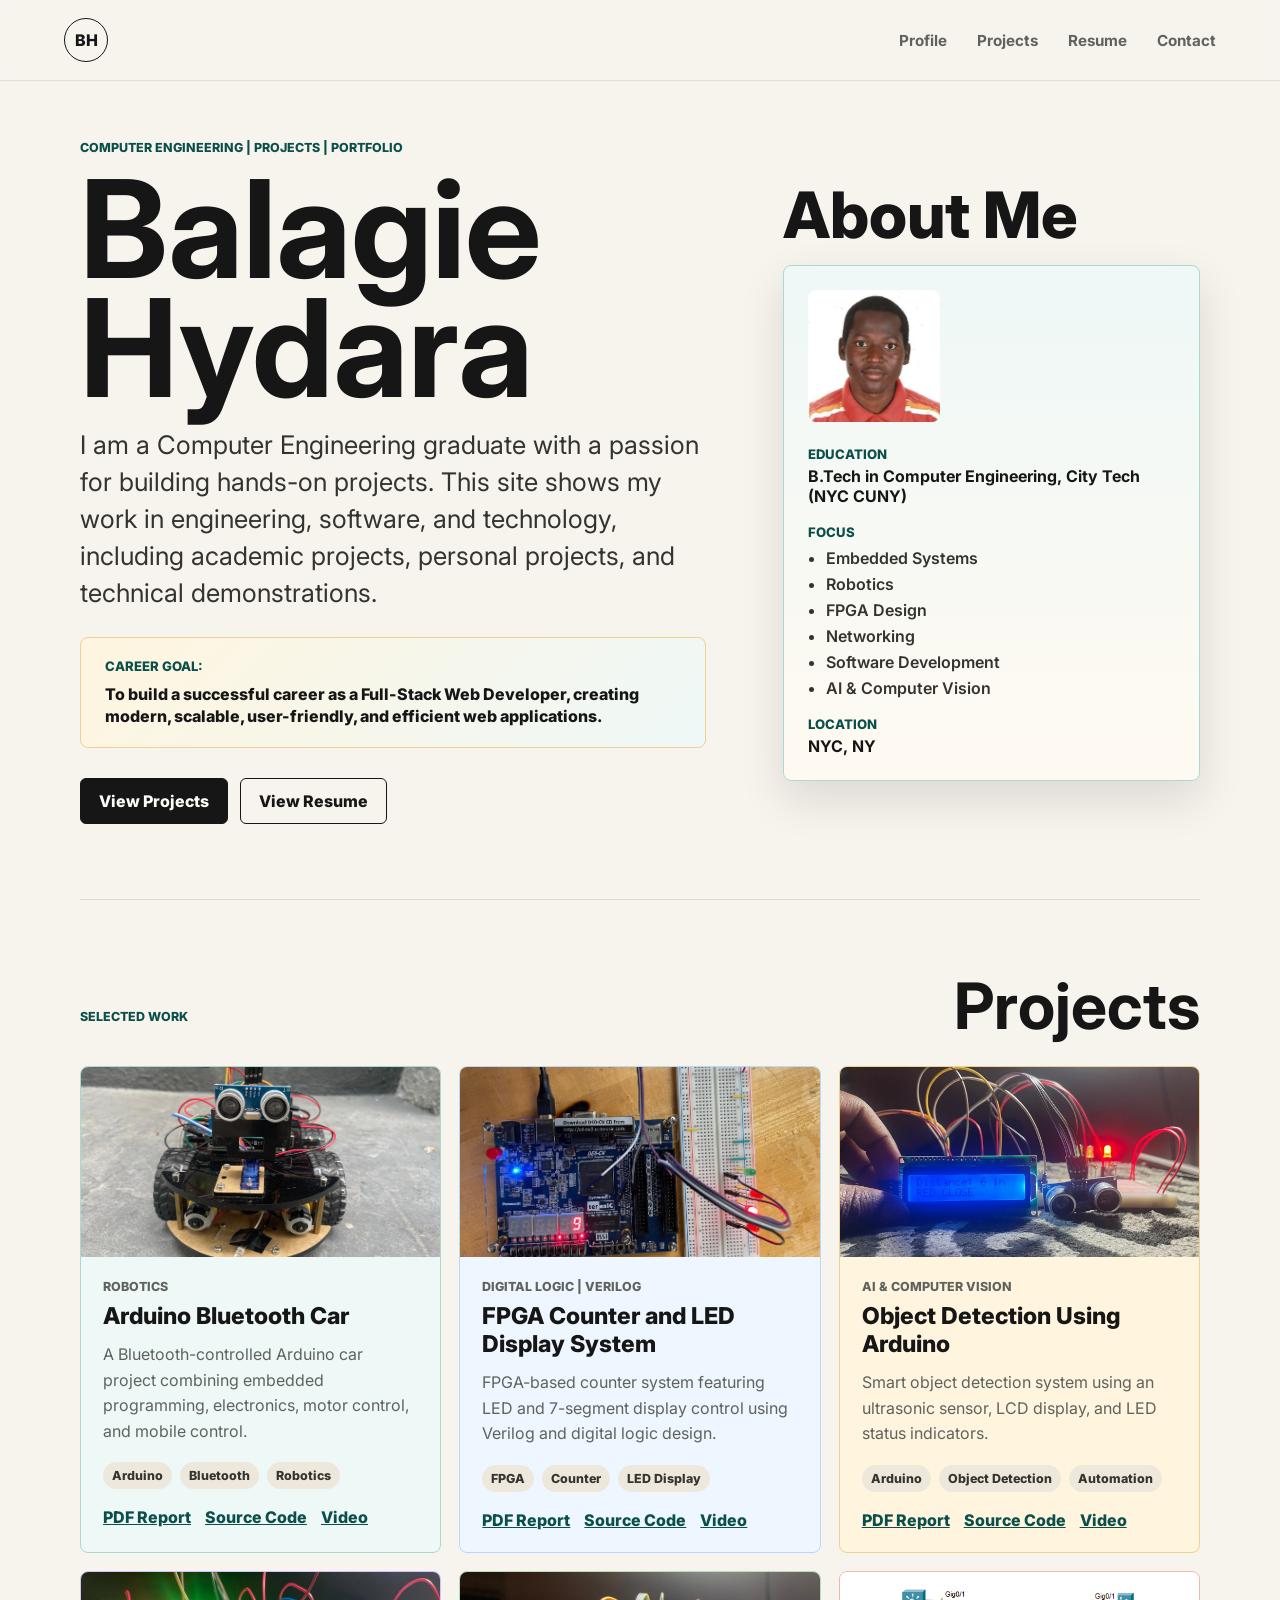
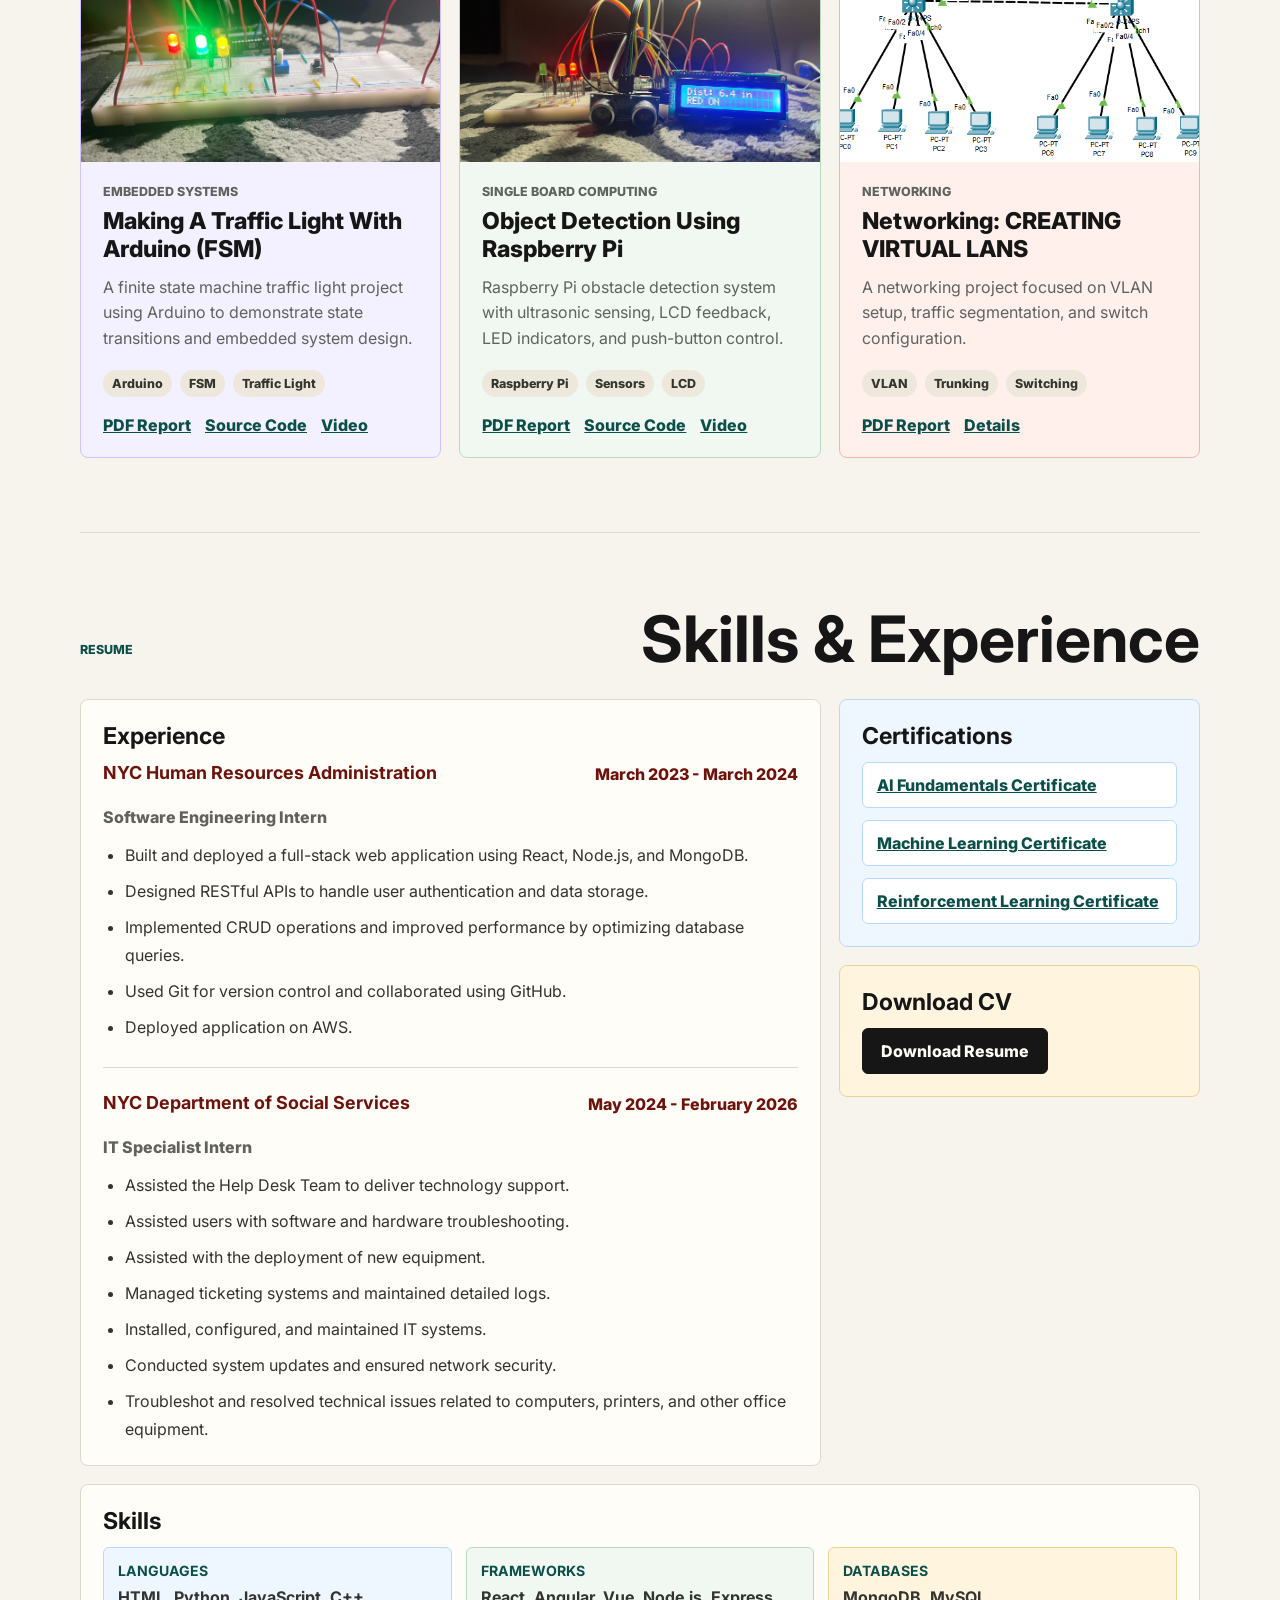
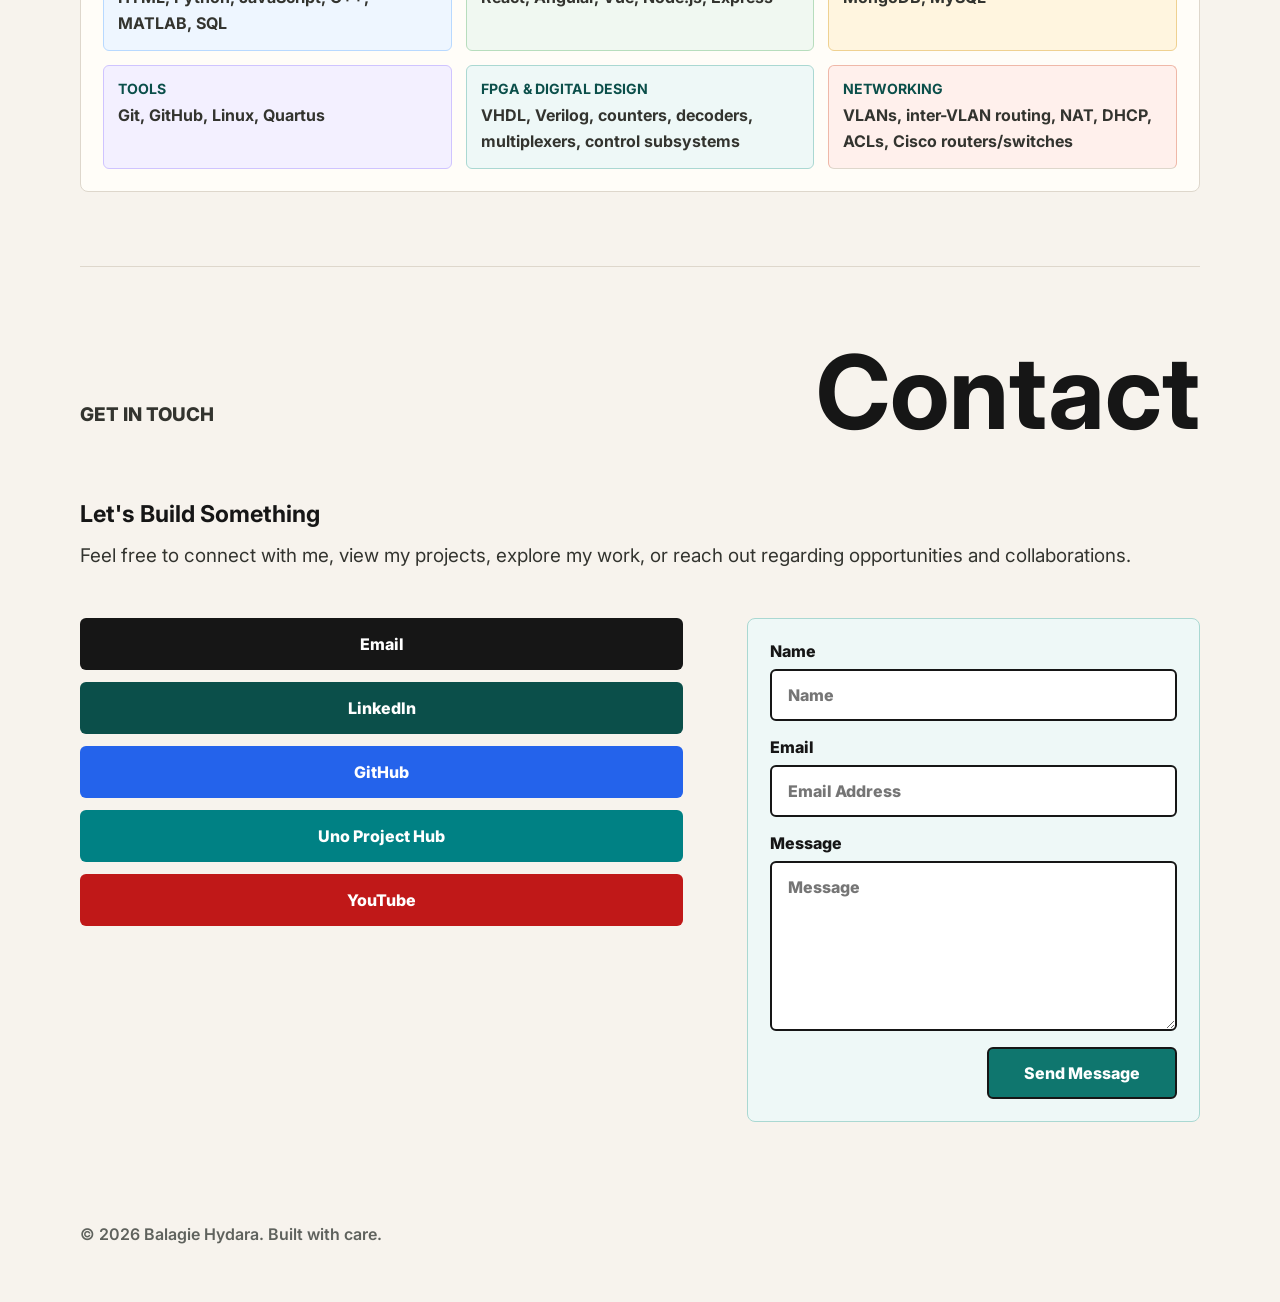
==== index.html @ 6ab2b4db "Add files via upload" ====
<!doctype html>
<html lang="en">
  <head>
    <meta charset="utf-8" />
    <meta name="viewport" content="width=device-width, initial-scale=1" />
    <meta
      name="description"
      content="Personal portfolio for sharing projects, experience, and ways to get in touch."
    />
    <title>Balagie Hydara | Projects & Profile</title>
    <link rel="preconnect" href="https://fonts.googleapis.com" />
    <link rel="preconnect" href="https://fonts.gstatic.com" crossorigin />
    <link
      href="https://fonts.googleapis.com/css2?family=Inter:wght@400;500;600;700;800&display=swap"
      rel="stylesheet"
    />
    <link rel="stylesheet" href="styles.css" />
  </head>
  <body>
    <header class="site-header">
      <a class="brand" href="#top" aria-label="Back to top">BH</a>
      <nav class="nav" aria-label="Main navigation">
        <a href="#about">Profile</a>
        <a href="#projects">Projects</a>
        <a href="#resume">Resume</a>
        <a href="#contact">Contact</a>
      </nav>
    </header>

    <main id="top">
      <section class="hero" id="about">
        <div class="hero-copy">
          <p class="eyebrow">Computer Engineering | Projects | Portfolio</p>
          <!-- it start here -->

          <h1>Balagie Hydara</h1>
          <p class="lead">
            I am a Computer Engineering graduate with a passion for building hands-on projects.
            This site shows my work in engineering, software, and technology, including academic projects, personal projects, and technical demonstrations.
          </p>
          <div class="career-goal">
            <h3>Career Goal:</h3>
            <p>
              To build a successful career as a Full-Stack Web Developer, creating modern,
              scalable, user-friendly, and efficient web applications.
            </p>
          </div>
          <div class="hero-actions">
            <a class="button primary" href="#projects">View Projects</a>
            <a class="button secondary" href="#resume">View Resume</a>
          </div>
        </div>
        <div class="profile-side">
          <h2 class="profile-card-title">About Me</h2>
          <aside class="profile-panel" aria-label="Profile summary">
          <img class="profile-photo" src="profile pic.jpg" alt="Portrait of Balagie Hydara" />
          <dl>
            <div>
              <dt>Education</dt>
              <dd>B.Tech in Computer Engineering, City Tech (NYC CUNY)</dd>
            </div>
            <div>
              <dt>Focus</dt>
              <dd>
                <ul class="detail-list">
                  <li>Embedded Systems</li>
                  <li>Robotics</li>
                  <li>FPGA Design</li>
                  <li>Networking</li>
                  <li>Software Development</li>
                  <li>AI &amp; Computer Vision</li>
                </ul>
              </dd>
            </div>
            <div>
              <dt>Location</dt>
              <dd>NYC, NY</dd>
            </div>
          </dl>
          </aside>
        </div>
      </section>

      <section class="section" id="projects">
        <div class="section-heading">
          <p class="eyebrow">Selected work</p>
          <h2>Projects</h2>
        </div>

        <div class="project-grid">
          <article class="project-card">
            <img class="project-media project-cover" src="uno main.jpeg" alt="Arduino Bluetooth Car" />
            <div class="project-content">
              <p class="project-type">Robotics</p>
              <h3><a href="arduino-bluetooth-car.html">Arduino Bluetooth Car</a></h3>
              <p>
                A Bluetooth-controlled Arduino car project combining embedded programming,
                electronics, motor control, and mobile control.
              </p>
              <div class="tags">
                <span>Arduino</span>
                <span>Bluetooth</span>
                <span>Robotics</span>
              </div>
              <div class="project-links">
                <a href="Arduino Bluetooth.pdf" download>PDF Report</a>
                <a href="Arduino_Bluetooth_source_code.ino" download>Source Code</a>
                <a href="arduino-bluetooth-car.html#video">Video</a>
              </div>
            </div>
          </article>

          <article class="project-card">
            <img
              class="project-media project-cover"
              src="FPGA P1.jpeg"
              alt="FPGA Counter and LED Display System"
            />
            <div class="project-content">
              <p class="project-type">Digital Logic | verilog</p>
              <h3><a href="FPGA Counter and LED Display System.html">FPGA Counter and LED Display System</a></h3>
              <p>
                FPGA-based counter system featuring LED and 7-segment display control using Verilog and digital logic design.
              </p>
              <div class="tags">
                <span>FPGA</span>
                <span>Counter</span>
                <span>LED Display</span>
              </div>
              <div class="project-links">
                <a href="FPGA Counter and LED Display System.pdf" download>PDF Report</a>
                <a href="FPGA_source_code.v" download>Source Code</a>
                <a href="FPGA Counter and LED Display System.html#video">Video</a>
              </div>
            </div>
          </article>

          <article class="project-card">
            <img
              class="project-media project-cover"
              src="Object Detection Uno main.jpeg"
              alt="Object Detection Using Arduino"
            />
            <div class="project-content">
              <p class="project-type">AI &amp; Computer Vision</p>
              <h3><a href="Object Detection Using Arduino.html">Object Detection Using Arduino</a></h3>
              <p>
                
                Smart object detection system using an ultrasonic sensor, LCD display, and LED status indicators.
                
              </p>
              <div class="tags">
                <span>Arduino</span>
                <span>Object Detection</span>
                <span>Automation</span>
              </div>
              <div class="project-links">
                <a href="Object Detection Uno.pdf" download>PDF Report</a>
                <a href="object_detection_source_code.ino" download>Source Code</a>
                <a href="Object Detection Using Arduino.html#video">Video</a>
              </div>
            </div>
          </article>

          <article class="project-card">
            <img
              class="project-media project-cover"
              src="FSM MAIN.jpeg"
              alt="Making A Traffic Light With Arduino FSM"
            />
            <div class="project-content">
              <p class="project-type">Embedded Systems</p>
              <h3><a href="Making A Traffic Light With Arduino (FSM).html">Making A Traffic Light With Arduino (FSM)</a></h3>
              <p>
                A finite state machine traffic light project using Arduino to demonstrate state transitions and embedded system design.
              </p>
              <div class="tags">
                <span>Arduino</span>
                <span>FSM</span>
                <span>Traffic Light</span>
              </div>
              <div class="project-links">
                <a href="FSM-Making A Traffic Light With Arduino.pdf" download>PDF Report</a>
                <a href="FSM_source_code.ino" download>Source Code</a>
                <a href="Making A Traffic Light With Arduino (FSM).html#video">Video</a>
              </div>
            </div>
          </article>

          <article class="project-card">
            <img
              class="project-media project-cover"
              src="pi main.jpeg"
              alt="Object Detection Using Raspberry Pi"
            />
            <div class="project-content">
              <p class="project-type">Single Board Computing</p>
              <h3><a href="Raspberry Pi Object Detection.html">Object Detection Using Raspberry Pi</a></h3>
              <p>
                Raspberry Pi obstacle detection system with ultrasonic sensing, LCD feedback, 
                LED indicators, and push-button control.
              </p>
              <div class="tags">
                <span>Raspberry Pi</span>
                <span>Sensors</span>
                <span>LCD</span>
              </div>
              <div class="project-links">
                <a href="Raspberry Pi Object Detection.html#files">PDF Report</a>
                <a href="Raspberry Pi Object Detection.py" download>Source Code</a>
                <a href="Raspberry Pi Object Detection.html#video">Video</a>
              </div>
            </div>
          </article>

          <article class="project-card">
            <img
              class="project-media project-cover"
              src="network main.png"
              alt="Networking creating virtual LANs"
            />
            <div class="project-content">
              <p class="project-type">Networking</p>
              <h3><a href="networking-CREATING VIRTUAL LANS.html">Networking: CREATING VIRTUAL LANS</a></h3>
              <p>
                A networking project focused on VLAN setup, traffic segmentation, and switch configuration.
              </p>
              <div class="tags">
                <span>VLAN</span>
                <span>Trunking</span>
                <span>Switching</span>
              </div>
              <div class="project-links">
                <a href="NETWORKING CREATING VIRTUAL LANS.pdf" download>PDF Report</a>
                <a href="networking-CREATING VIRTUAL LANS.html">Details</a>
              </div>
            </div>
          </article>
        </div>
      </section>

      <section class="section resume" id="resume">
        <div class="section-heading">
          <p class="eyebrow">Resume</p>
          <h2>Skills &amp; Experience</h2>
        </div>
        <div class="resume-layout">
          <article class="experience-card" id="experience">
            <h3>Experience</h3>
            <div class="experience-role">
              <div class="experience-header">
                <h4>NYC Human Resources Administration</h4>
                <p>March 2023 - March 2024</p>
              </div>
              <p class="role-title">Software Engineering Intern</p>
              <ul>
                <li>Built and deployed a full-stack web application using React, Node.js, and MongoDB.</li>
                <li>Designed RESTful APIs to handle user authentication and data storage.</li>
                <li>Implemented CRUD operations and improved performance by optimizing database queries.</li>
                <li>Used Git for version control and collaborated using GitHub.</li>
                <li>Deployed application on AWS.</li>
              </ul>
            </div>
            <div class="experience-role">
              <div class="experience-header">
                <h4>NYC Department of Social Services</h4>
                <p>May 2024 - February 2026</p>
              </div>
              <p class="role-title">IT Specialist Intern</p>
              <ul>
                <li>Assisted the Help Desk Team to deliver technology support.</li>
                <li>Assisted users with software and hardware troubleshooting.</li>
                <li>Assisted with the deployment of new equipment.</li>
                <li>Managed ticketing systems and maintained detailed logs.</li>
                <li>Installed, configured, and maintained IT systems.</li>
                <li>Conducted system updates and ensured network security.</li>
                <li>Troubleshot and resolved technical issues related to computers, printers, and other office equipment.</li>
              </ul>
            </div>
          </article>
          <div class="resume-side">
            <article>
              <h3>Certifications</h3>
              <div class="certificate-links">
                <a href="AI Fundamentals certificate.pdf" download>AI Fundamentals Certificate</a>
                <a href="Machine Learning certificate.pdf" download>Machine Learning Certificate</a>
                <a href="Reinforcement Learning certificate.pdf" download>Reinforcement Learning Certificate</a>
              </div>
            </article>
            <article>
              <h3>Download CV</h3>
              <a class="button primary" href="Resume.pdf" download>Download Resume</a>
            </article>
          </div>
          <article class="skills-card">
            <h3>Skills</h3>
            <div class="skills-list">
              <div>
                <h4>Languages</h4>
                <p>HTML, Python, JavaScript, C++, MATLAB, SQL</p>
              </div>
              <div>
                <h4>Frameworks</h4>
                <p>React, Angular, Vue, Node.js, Express</p>
              </div>
              <div>
                <h4>Databases</h4>
                <p>MongoDB, MySQL</p>
              </div>
              <div>
                <h4>Tools</h4>
                <p>Git, GitHub, Linux, Quartus</p>
              </div>
              <div>
                <h4>FPGA &amp; Digital Design</h4>
                <p>VHDL, Verilog, counters, decoders, multiplexers, control subsystems</p>
              </div>
              <div>
                <h4>Networking</h4>
                <p>VLANs, inter-VLAN routing, NAT, DHCP, ACLs, Cisco routers/switches</p>
              </div>
            </div>
          </article>
        </div>
      </section>

      <section class="section contact" id="contact">
        <div class="section-heading contact-heading">
          <p class="eyebrow">Get In Touch</p>
          <h2>Contact</h2>
        </div>
        <div class="contact-intro">
          <h3>Let's Build Something</h3>
          <p>
            Feel free to connect with me, view my projects, explore my work, 
            or reach out regarding opportunities and collaborations.
          </p>
        </div>
        <form class="contact-form" action="https://formspree.io/f/xlgkdolp" method="POST">
          <label>
            Name
            <input type="text" name="name" placeholder="Name" required />
          </label>
          <label>
            Email
            <input type="email" name="email" placeholder="Email Address" required />
          </label>
          <label>
            Message
            <textarea name="message" placeholder="Message" required></textarea>
          </label>
          <input type="hidden" name="_subject" value="New portfolio message from Balagie Hydara website" />
          <button type="submit">Send Message</button>
        </form>
        <div class="contact-links">
          <a href="mailto:alhagiehydara8@gmail.com">Email</a>
          <a href="https://www.linkedin.com/in/balagie-hydara">LinkedIn</a>
          <a href="https://github.com/ahydara8">GitHub</a>
          <a href="https://projecthub.arduino.cc/ahydara8">Uno Project Hub</a>
          <a href="https://www.youtube.com/@bhydara">YouTube</a>
        </div>
      </section>
    </main>

    <footer class="site-footer">
      <p>&copy; <span id="year"></span> Balagie Hydara. Built with care.</p>
    </footer>

    <script src="script.js"></script>
  </body>
</html>
---- styles.css ----
:root {
  color-scheme: light;
  --bg: #f7f3ed;
  --text: #161616;
  --muted: #5f625d;
  --panel: #fffdf8;
  --line: #ded7cc;
  --accent: #0f766e;
  --accent-dark: #0b4f4a;
  --blue: #2463eb;
  --red: #c2412d;
  --shadow: 0 18px 45px rgba(26, 22, 16, 0.12);
}

* {
  box-sizing: border-box;
}

html {
  scroll-behavior: smooth;
}

body {
  margin: 0;
  font-family: "Inter", system-ui, -apple-system, BlinkMacSystemFont, "Segoe UI", sans-serif;
  background: var(--bg);
  color: var(--text);
}

a {
  color: inherit;
}

.site-header {
  position: sticky;
  top: 0;
  z-index: 10;
  display: flex;
  align-items: center;
  justify-content: space-between;
  gap: 24px;
  padding: 18px clamp(18px, 5vw, 64px);
  background: rgba(247, 243, 237, 0.86);
  border-bottom: 1px solid rgba(222, 215, 204, 0.75);
  backdrop-filter: blur(14px);
}

.brand {
  display: inline-grid;
  width: 44px;
  height: 44px;
  place-items: center;
  border: 1px solid var(--text);
  border-radius: 50%;
  font-weight: 800;
  text-decoration: none;
}

.nav {
  display: flex;
  align-items: center;
  gap: clamp(14px, 3vw, 30px);
  color: var(--muted);
  font-size: 0.95rem;
  font-weight: 700;
}

.nav a {
  text-decoration: none;
}

.nav a:hover {
  color: var(--text);
}

main {
  overflow: hidden;
}

.hero,
.section,
.site-footer {
  width: min(1120px, calc(100% - 36px));
  margin: 0 auto;
}

.hero {
  min-height: calc(100vh - 82px);
  display: grid;
  grid-template-columns: minmax(0, 1.2fr) minmax(280px, 0.8fr);
  align-items: center;
  gap: clamp(30px, 6vw, 78px);
  padding: 56px 0 72px;
}

.eyebrow {
  margin: 0 0 14px;
  color: var(--accent-dark);
  font-size: 0.78rem;
  font-weight: 800;
  letter-spacing: 0;
  text-transform: uppercase;
}

h1,
h2,
h3,
p {
  margin-top: 0;
}

h1 {
  max-width: 760px;
  margin-bottom: 18px;
  font-size: clamp(4rem, 11vw, 8.5rem);
  line-height: 0.88;
  letter-spacing: 0;
}

h2 {
  margin-bottom: 0;
  font-size: clamp(2rem, 5vw, 4.25rem);
  line-height: 1;
  letter-spacing: 0;
}

h3 {
  margin-bottom: 12px;
  font-size: 1.45rem;
}

.lead {
  max-width: 650px;
  color: #33342f;
  font-size: clamp(1.18rem, 2.2vw, 1.6rem);
  line-height: 1.45;
}

.career-goal {
  max-width: 650px;
  margin-top: 22px;
  padding: 20px 24px;
  background: linear-gradient(135deg, #fff5df, #eef8f7);
  border: 1px solid #efd191;
  border-radius: 8px;
}

.career-goal p {
  margin: 0;
  color: var(--text);
  font-size: 1rem;
  font-weight: 800;
  line-height: 1.35;
}

.career-goal h3 {
  margin-bottom: 10px;
  color: var(--accent-dark);
  font-size: 0.82rem;
  font-weight: 800;
  text-transform: uppercase;
}

.hero-actions {
  display: flex;
  flex-wrap: wrap;
  gap: 12px;
  margin-top: 30px;
}

.button {
  display: inline-flex;
  min-height: 46px;
  align-items: center;
  justify-content: center;
  padding: 0 18px;
  border: 1px solid var(--text);
  border-radius: 6px;
  font-weight: 800;
  text-decoration: none;
}

.button.primary {
  background: var(--text);
  color: #fffdf8;
}

.button.secondary {
  background: transparent;
}

.profile-panel {
  padding: 24px;
  background: linear-gradient(180deg, #eef8f7 0%, #fffaf1 100%);
  border: 1px solid #aad8d2;
  border-radius: 8px;
  box-shadow: var(--shadow);
}

.profile-side {
  align-self: center;
}

.profile-card-title {
  margin: 0 0 18px;
  color: var(--text);
  font-size: clamp(2rem, 5vw, 4.25rem);
  font-weight: 800;
  line-height: 1;
}

.avatar,
.profile-photo {
  display: grid;
  width: 132px;
  height: 132px;
  margin-bottom: 24px;
  place-items: center;
  background:
    linear-gradient(135deg, rgba(15, 118, 110, 0.88), rgba(36, 99, 235, 0.84)),
    #0f766e;
  border-radius: 8px;
  color: white;
  font-size: 2.4rem;
  font-weight: 800;
}

.profile-photo {
  display: block;
  object-fit: cover;
}

dl {
  display: grid;
  gap: 18px;
  margin: 0;
}

dt {
  color: var(--accent-dark);
  font-size: 0.82rem;
  font-weight: 800;
  text-transform: uppercase;
}

dd {
  margin: 4px 0 0;
  font-weight: 700;
}

.detail-list {
  display: grid;
  gap: 6px;
  margin: 8px 0 0;
  padding-left: 18px;
  color: #33342f;
  font-weight: 600;
}

.section {
  padding: 74px 0;
  border-top: 1px solid var(--line);
}

.section-heading {
  display: flex;
  align-items: end;
  justify-content: space-between;
  gap: 24px;
  margin-bottom: 28px;
}

.project-grid,
.resume-layout {
  display: grid;
  grid-template-columns: repeat(3, minmax(0, 1fr));
  gap: 18px;
}

.project-card {
  overflow: hidden;
  background: var(--panel);
  border: 1px solid var(--line);
  border-radius: 8px;
}

.project-card:nth-child(1) {
  background: #eef8f7;
  border-color: #aad8d2;
}

.project-card:nth-child(2) {
  background: #eef6ff;
  border-color: #b8d9ff;
}

.project-card:nth-child(3) {
  background: #fff5df;
  border-color: #efd191;
}

.project-card:nth-child(4) {
  background: #f3f0ff;
  border-color: #cfc4ff;
}

.project-card:nth-child(5) {
  background: #f0f8f1;
  border-color: #b7ddbd;
}

.project-card:nth-child(6) {
  background: #fff0ec;
  border-color: #efb8a8;
}

.project-media {
  min-height: 190px;
  background-color: var(--accent);
}

.project-cover {
  display: block;
  width: 100%;
  height: 190px;
  object-fit: cover;
}
.project-media-one {
  background:
    linear-gradient(135deg, rgba(22, 22, 22, 0.08) 25%, transparent 25%) 0 0 / 34px 34px,
    linear-gradient(135deg, #0f766e, #2dd4bf);
}

.project-media-two {
  background:
    radial-gradient(circle at 35% 38%, rgba(255, 255, 255, 0.36), transparent 20%),
    linear-gradient(135deg, #2463eb, #14b8a6);
}

.project-media-three {
  background:
    linear-gradient(45deg, rgba(255, 255, 255, 0.22) 25%, transparent 25%) 0 0 / 28px 28px,
    linear-gradient(135deg, #c2412d, #f59e0b);
}

.project-media-four {
  background:
    linear-gradient(135deg, rgba(255, 255, 255, 0.18) 25%, transparent 25%) 0 0 / 26px 26px,
    linear-gradient(135deg, #334155, #0f766e);
}

.project-media-five {
  background:
    radial-gradient(circle at 25% 35%, rgba(255, 255, 255, 0.32), transparent 22%),
    linear-gradient(135deg, #7c3aed, #0ea5e9);
}

.project-media-six {
  background:
    linear-gradient(45deg, rgba(255, 255, 255, 0.24) 25%, transparent 25%) 0 0 / 30px 30px,
    linear-gradient(135deg, #15803d, #f59e0b);
}

.project-content {
  padding: 22px;
}

.project-type {
  margin-bottom: 8px;
  color: var(--muted);
  font-size: 0.78rem;
  font-weight: 800;
  text-transform: uppercase;
}

.project-content p:not(.project-type) {
  color: var(--muted);
  line-height: 1.6;
}

.project-content a {
  display: inline-flex;
  margin-top: 18px;
  color: var(--accent-dark);
  font-weight: 800;
}

.project-content h3 a {
  margin-top: 0;
  color: var(--text);
  text-decoration: none;
}

.project-content h3 a:hover {
  color: var(--accent-dark);
  text-decoration: underline;
}

.project-links {
  display: flex;
  flex-wrap: wrap;
  gap: 10px 14px;
  margin-top: 18px;
}

.project-links a {
  margin-top: 0;
}

.tags {
  display: flex;
  flex-wrap: wrap;
  gap: 8px;
  margin-top: 18px;
}

.tags span {
  padding: 6px 9px;
  background: #eee7dc;
  border-radius: 999px;
  color: #34352f;
  font-size: 0.78rem;
  font-weight: 800;
}

.about-layout,
.contact {
  display: grid;
  grid-template-columns: minmax(0, 1fr) minmax(260px, 0.75fr);
  gap: clamp(28px, 5vw, 72px);
}

.about-layout p,
.contact p {
  color: #33342f;
  font-size: 1.18rem;
  line-height: 1.65;
}

.highlights {
  display: grid;
  gap: 12px;
  margin: 0;
  padding: 0;
  list-style: none;
}

.highlights li {
  padding: 16px;
  background: var(--panel);
  border: 1px solid var(--line);
  border-radius: 8px;
  font-weight: 700;
}

.resume-layout article {
  padding: 22px;
  background: var(--panel);
  border: 1px solid var(--line);
  border-radius: 8px;
}

.resume-side article:first-child {
  background: #eef6ff;
  border-color: #b8d9ff;
}

.resume-side article:last-child {
  background: #fff5df;
  border-color: #efd191;
}

.resume-layout p {
  color: var(--muted);
  line-height: 1.6;
}

.resume-side {
  display: grid;
  align-content: start;
  gap: 18px;
}

.skills-list {
  display: grid;
  grid-template-columns: repeat(3, minmax(0, 1fr));
  gap: 14px;
}

.skills-list div {
  padding: 14px;
  border: 1px solid var(--line);
  border-radius: 6px;
}

.skills-list div:nth-child(1) {
  background: #eef6ff;
  border-color: #b8d9ff;
}

.skills-list div:nth-child(2) {
  background: #f0f8f1;
  border-color: #b7ddbd;
}

.skills-list div:nth-child(3) {
  background: #fff5df;
  border-color: #efd191;
}

.skills-list div:nth-child(4) {
  background: #f3f0ff;
  border-color: #cfc4ff;
}

.skills-list div:nth-child(5) {
  background: #eef8f7;
  border-color: #aad8d2;
}

.skills-list div:nth-child(6) {
  background: #fff0ec;
  border-color: #efb8a8;
}

.skills-list div:last-child {
  padding-bottom: 14px;
  border-bottom: 1px solid var(--line);
}

.skills-list h4 {
  margin: 0 0 6px;
  color: var(--accent-dark);
  font-size: 0.88rem;
  text-transform: uppercase;
}

.skills-list p {
  margin: 0;
  color: #33342f;
  font-weight: 700;
}

.skills-card {
  grid-column: span 3;
}

.experience-card {
  grid-column: span 2;
}

.experience-role + .experience-role {
  margin-top: 26px;
  padding-top: 24px;
  border-top: 1px solid var(--line);
}

.experience-header {
  display: flex;
  align-items: start;
  justify-content: space-between;
  gap: 18px;
}

.experience-header h4 {
  margin: 0;
  color: #6e120c;
  font-size: 1.12rem;
}

.experience-header p {
  margin: 0;
  color: #6e120c;
  font-weight: 800;
  white-space: nowrap;
}

.role-title {
  margin: 18px 0 10px;
  color: var(--text);
  font-weight: 800;
}

.experience-card ul {
  margin: 0;
  padding-left: 22px;
  color: #33342f;
  line-height: 1.75;
}

.experience-card li + li {
  margin-top: 8px;
}

.certificate-links {
  display: grid;
  gap: 12px;
}

.certificate-links a {
  padding: 12px 14px;
  background: #ffffff;
  border: 1px solid #b8d9ff;
  border-radius: 6px;
  color: var(--accent-dark);
  font-weight: 800;
}

.certificate-links a:hover {
  background: #dceeff;
}

.contact {
  align-items: start;
  row-gap: 28px;
}

.contact-heading {
  grid-column: 1 / -1;
  width: 100%;
}

.contact-heading h2 {
  font-size: clamp(3.2rem, 8vw, 6.5rem);
}

.contact-intro {
  grid-column: 1 / -1;
}

.contact-links {
  grid-column: 1;
  grid-row: 3;
}

.contact-form {
  grid-column: 2;
  grid-row: 3;
}

.contact-form {
  display: grid;
  gap: 16px;
  padding: 22px;
  background: #eef8f7;
  border: 1px solid #aad8d2;
  border-radius: 8px;
}

.contact-form label {
  display: grid;
  gap: 8px;
  color: var(--text);
  font-weight: 800;
}

.contact-form input,
.contact-form textarea {
  width: 100%;
  padding: 14px 16px;
  border: 2px solid var(--text);
  border-radius: 6px;
  background: white;
  color: var(--text);
  font: inherit;
}

.contact-form textarea {
  min-height: 170px;
  resize: vertical;
}

.contact-form button {
  justify-self: end;
  min-width: 190px;
  padding: 14px 18px;
  background: #0f766e;
  border: 2px solid var(--text);
  border-radius: 6px;
  color: white;
  font: inherit;
  font-weight: 800;
  cursor: pointer;
}

.contact-form button:hover {
  background: #0b5f58;
}

.contact-links {
  display: grid;
  gap: 12px;
}

.contact-links a {
  padding: 16px 18px;
  background: var(--text);
  border-radius: 6px;
  color: white;
  font-weight: 800;
  text-align: center;
  text-decoration: none;
}

.contact-links a:nth-child(2) {
  background: var(--accent-dark);
}

.contact-links a:nth-child(3) {
  background: var(--blue);
}

.contact-links a:nth-child(4) {
  background: #008184;
}

.contact-links a:nth-child(5) {
  background: #c01818;
}

.site-footer {
  padding: 28px 0 42px;
  color: var(--muted);
  font-weight: 600;
}

.project-page {
  width: min(1120px, calc(100% - 36px));
  margin: 0 auto;
  padding: 54px 0 80px;
}

.back-link {
  display: inline-flex;
  margin-bottom: 32px;
  color: var(--accent-dark);
  font-weight: 800;
}

.project-hero {
  padding-bottom: 42px;
  border-bottom: 1px solid var(--line);
}

.project-hero h1 {
  max-width: 980px;
  font-size: clamp(3rem, 9vw, 7rem);
}

.project-detail-grid {
  display: grid;
  grid-template-columns: repeat(3, minmax(0, 1fr));
  gap: 18px;
  padding-top: 34px;
}

.detail-panel {
  padding: 22px;
  background: var(--panel);
  border: 1px solid var(--line);
  border-radius: 8px;
}

.detail-panel h2 {
  margin-bottom: 16px;
  font-size: 1.45rem;
}

.detail-panel p {
  color: var(--muted);
  line-height: 1.6;
}

.picture-grid {
  display: grid;
  gap: 12px;
}

.picture-placeholder {
  display: grid;
  min-height: 120px;
  place-items: center;
  background: #eee7dc;
  border: 1px dashed #b9afa1;
  border-radius: 8px;
  color: var(--muted);
  font-weight: 800;
}

.picture-grid img {
  display: block;
  width: 100%;
  min-height: 120px;
  aspect-ratio: 4 / 3;
  object-fit: cover;
  border-radius: 8px;
  border: 1px solid var(--line);
}

.project-story {
  display: grid;
  gap: 30px;
  padding-top: 34px;
}

.project-section {
  padding: clamp(22px, 4vw, 36px);
}

.project-section h2 {
  font-size: clamp(2rem, 4vw, 3.25rem);
}

.project-section p {
  max-width: 860px;
  font-size: 1.08rem;
}

.project-gallery {
  display: grid;
  gap: 28px;
}

.project-gallery figure {
  display: grid;
  grid-template-columns: minmax(0, 1.35fr) minmax(240px, 0.65fr);
  align-items: center;
  gap: clamp(18px, 4vw, 34px);
  margin: 0;
  padding-bottom: 28px;
  border-bottom: 1px solid var(--line);
}

.project-gallery figure:last-child {
  padding-bottom: 0;
  border-bottom: 0;
}

.project-gallery img {
  display: block;
  width: 100%;
  max-height: 620px;
  object-fit: contain;
  background: #eee7dc;
  border: 1px solid var(--line);
  border-radius: 8px;
}

.project-gallery figcaption {
  color: #33342f;
  font-size: 1.05rem;
  font-weight: 700;
  line-height: 1.55;
}

.video-embed {
  position: relative;
  width: 100%;
  max-width: 980px;
  aspect-ratio: 16 / 9;
  overflow: hidden;
  background: #111;
  border-radius: 8px;
}

.video-embed iframe {
  position: absolute;
  inset: 0;
  width: 100%;
  height: 100%;
  border: 0;
}

.helper-text {
  margin-top: 14px;
  color: var(--muted);
  font-size: 0.95rem;
}

@media (max-width: 860px) {
  .hero,
  .about-layout,
  .contact {
    grid-template-columns: 1fr;
  }

  .contact > div:first-child,
  .contact-links,
  .contact-form {
    grid-column: auto;
    grid-row: auto;
  }

  .hero {
    min-height: auto;
    padding-top: 42px;
  }

  .project-grid,
  .resume-layout,
  .project-detail-grid {
    grid-template-columns: 1fr;
  }

  .skills-card,
  .experience-card {
    grid-column: auto;
  }

  .skills-list {
    grid-template-columns: 1fr;
  }

  .experience-header {
    display: block;
  }

  .experience-header p {
    margin-top: 6px;
    white-space: normal;
  }

  .profile-panel {
    display: grid;
    grid-template-columns: auto 1fr;
    gap: 20px;
  }

  .avatar,
  .profile-photo {
    width: 100px;
    height: 100px;
    margin-bottom: 0;
    font-size: 1.8rem;
  }

  .project-gallery figure {
    grid-template-columns: 1fr;
  }
}

@media (max-width: 560px) {
  .site-header {
    align-items: flex-start;
  }

  .nav {
    flex-wrap: wrap;
    justify-content: flex-end;
    gap: 10px 16px;
  }

  h1 {
    font-size: 3.6rem;
  }

  .profile-panel {
    grid-template-columns: 1fr;
  }

  .hero-actions,
  .button {
    width: 100%;
  }
}
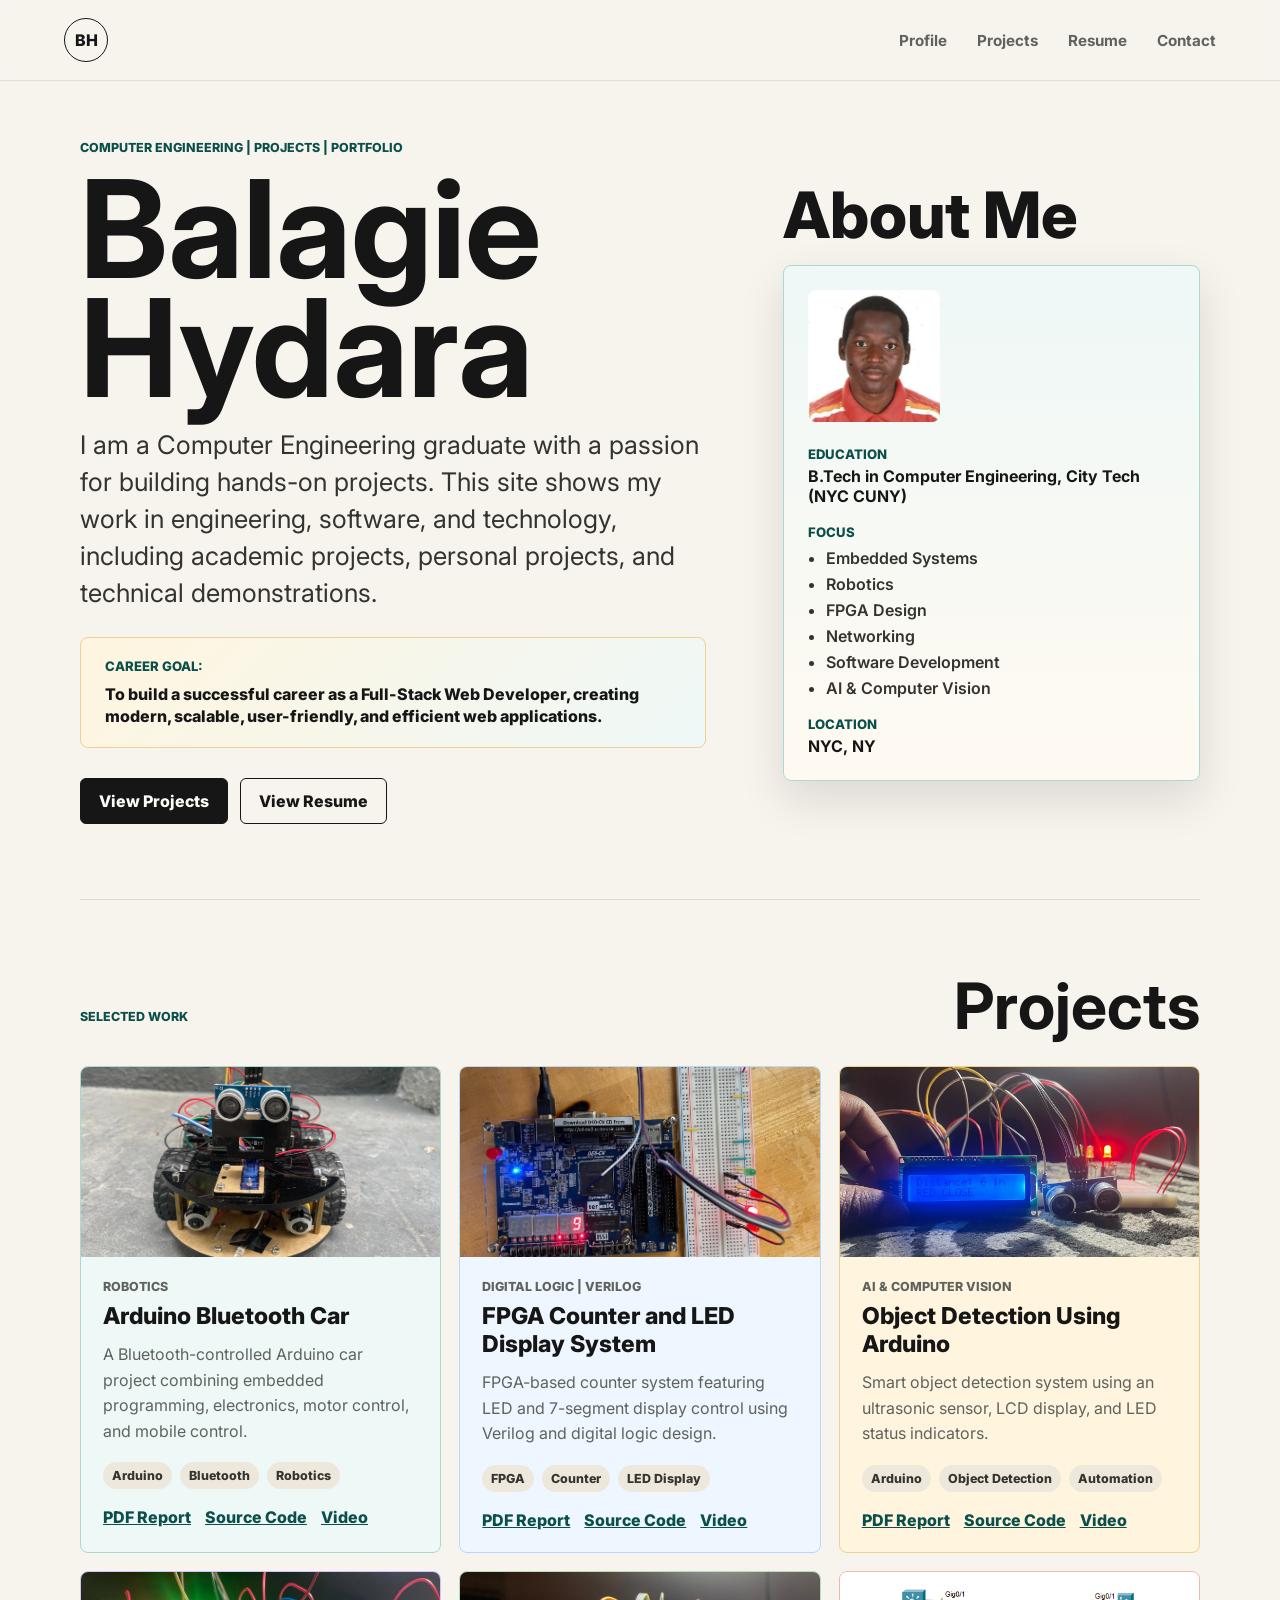
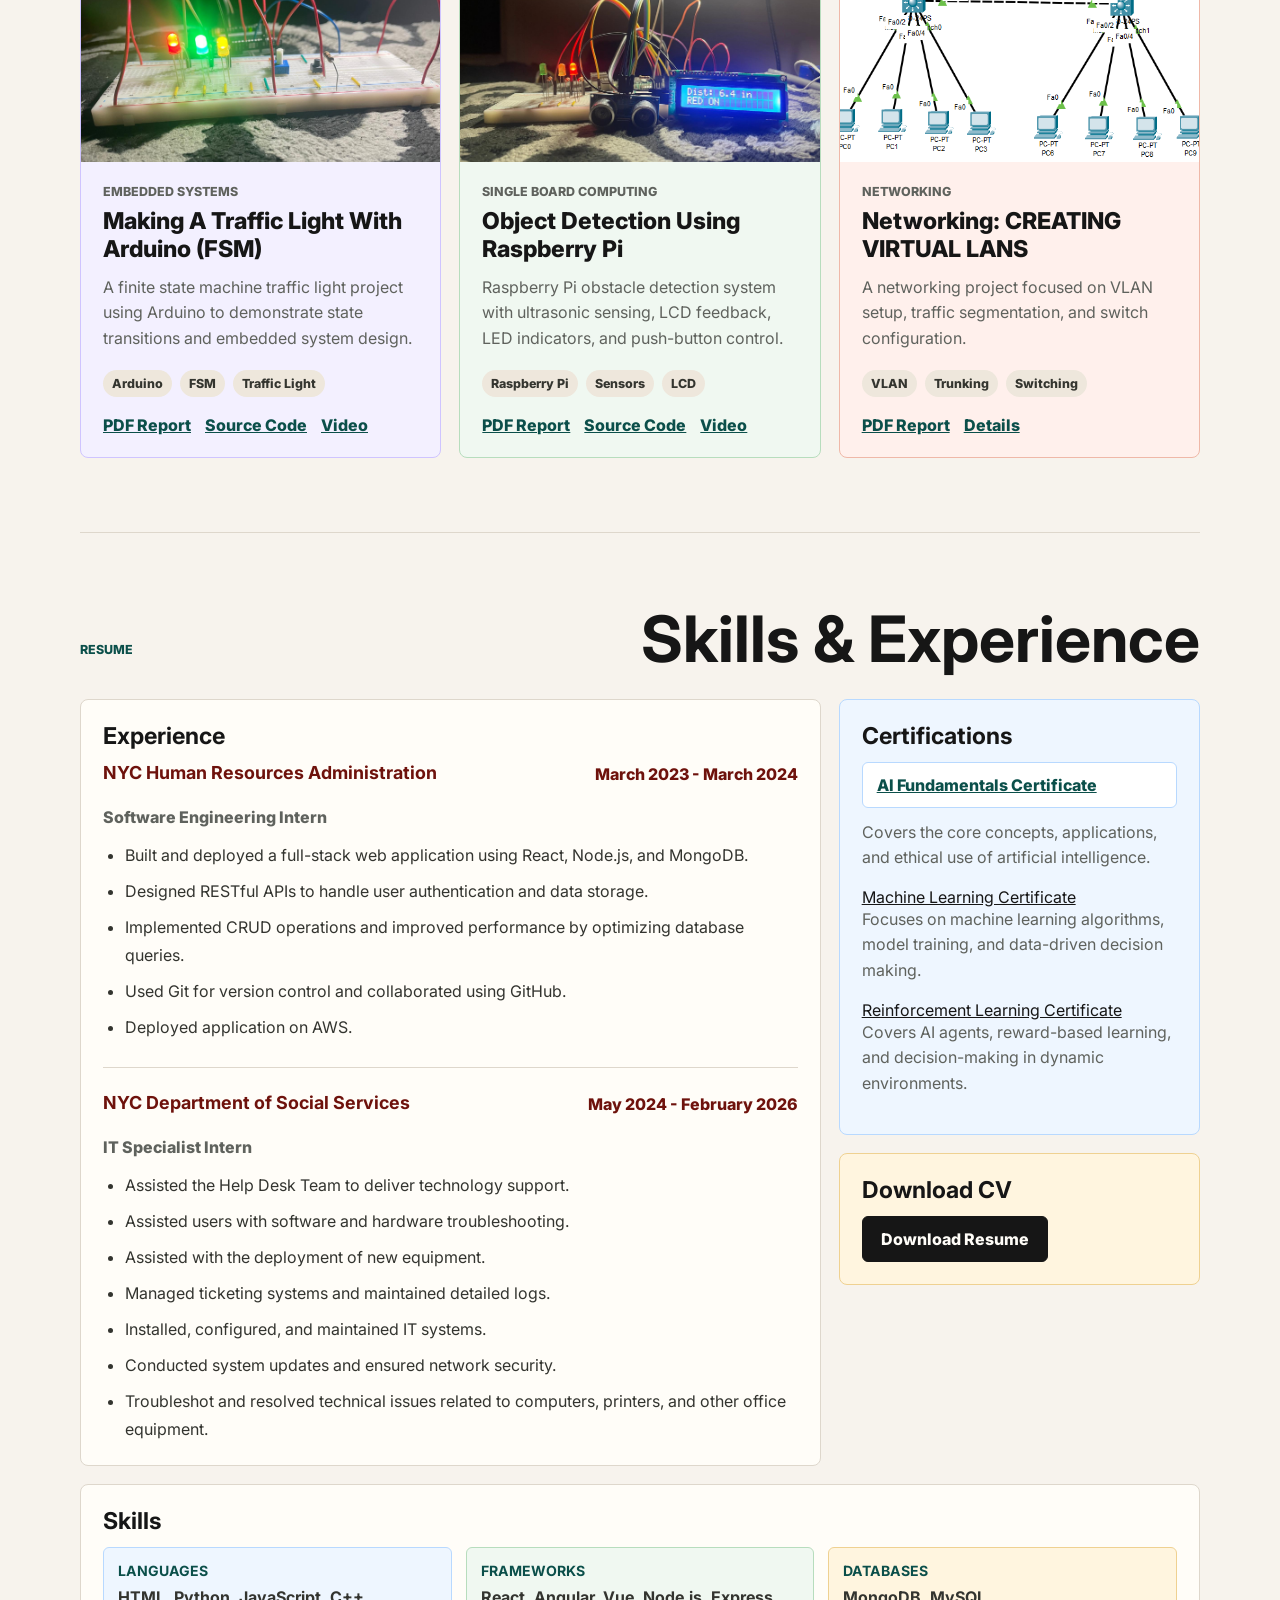
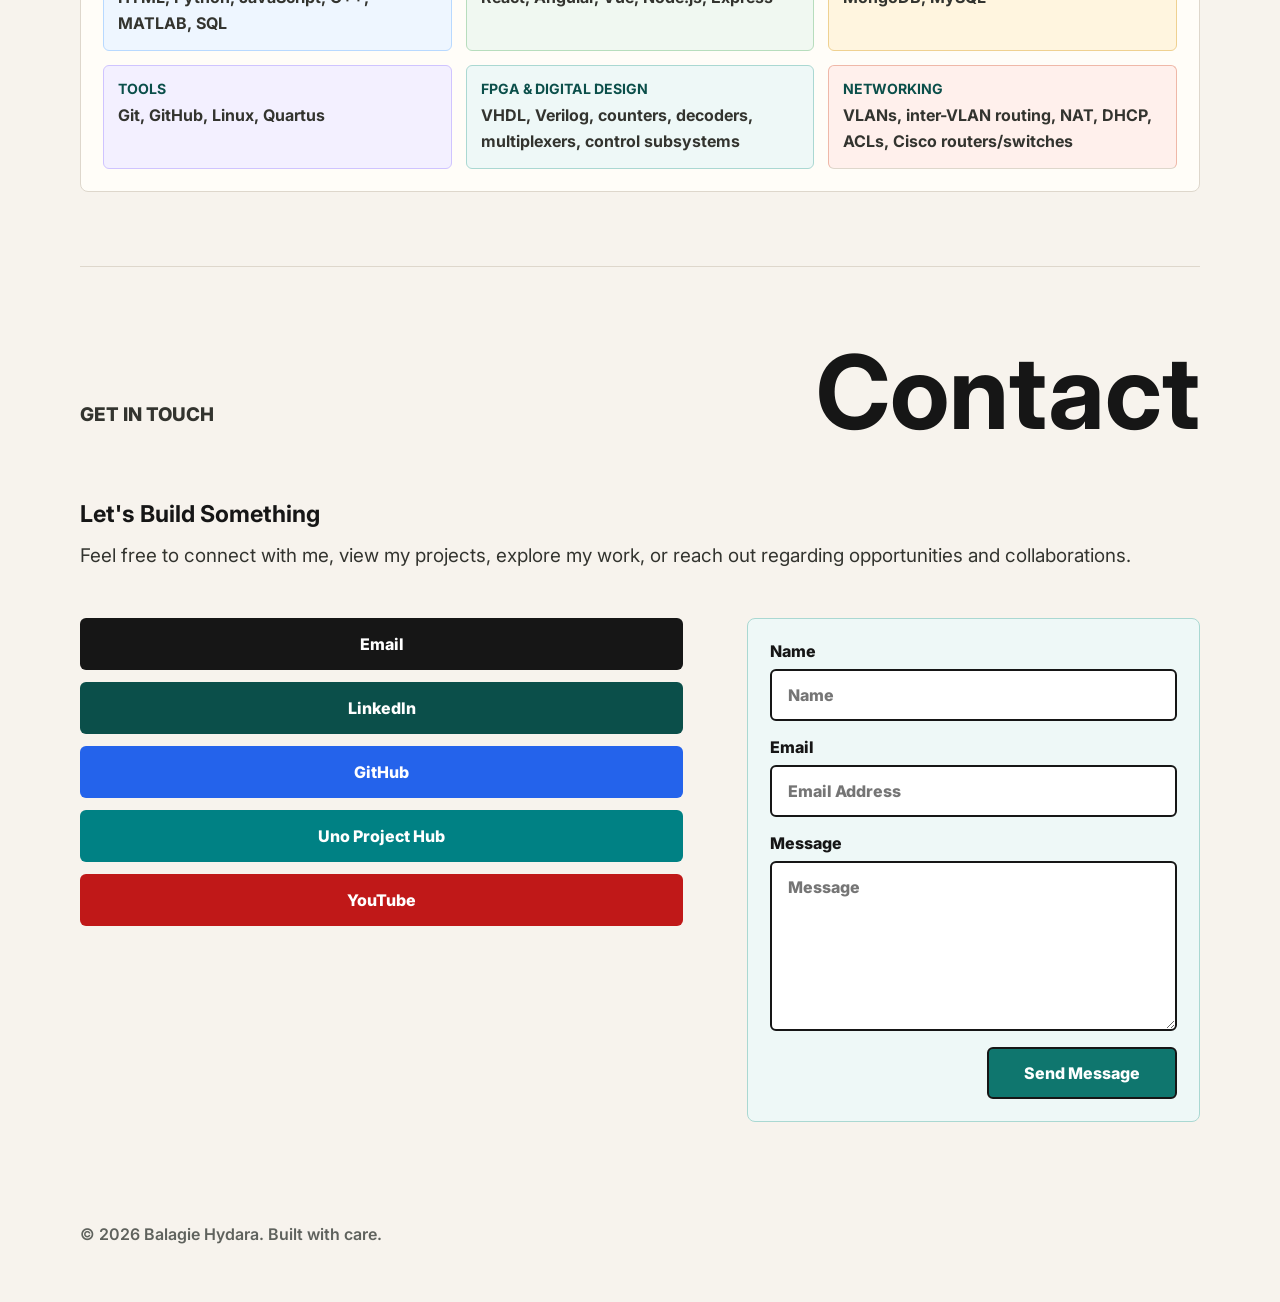
==== commit b84fea48: "Enhance certificate section with descriptions Added descriptions for AI-related certificates." ====
--- a/index.html
+++ b/index.html
@@ -283,9 +283,17 @@
               <h3>Certifications</h3>
               <div class="certificate-links">
                 <a href="AI Fundamentals certificate.pdf" download>AI Fundamentals Certificate</a>
+                <p>Covers the core concepts, applications, and ethical use of artificial intelligence.</p>
+              </div>
+              <div class="certificate-item">
                 <a href="Machine Learning certificate.pdf" download>Machine Learning Certificate</a>
+                <p>Focuses on machine learning algorithms, model training, and data-driven decision making.</p>
+              <div>
+              <div class="certificate-item">
                 <a href="Reinforcement Learning certificate.pdf" download>Reinforcement Learning Certificate</a>
-              </div>
+                <p>Covers AI agents, reward-based learning, and decision-making in dynamic environments.</p>
+              </div>
+            </div>
             </article>
             <article>
               <h3>Download CV</h3>
@@ -353,7 +361,7 @@
           <button type="submit">Send Message</button>
         </form>
         <div class="contact-links">
-          <a href="mailto:alhagiehydara8@gmail.com">Email</a>
+          <a href="mailto:bhydara8@gmail.com">Email</a>
           <a href="https://www.linkedin.com/in/balagie-hydara">LinkedIn</a>
           <a href="https://github.com/ahydara8">GitHub</a>
           <a href="https://projecthub.arduino.cc/ahydara8">Uno Project Hub</a>
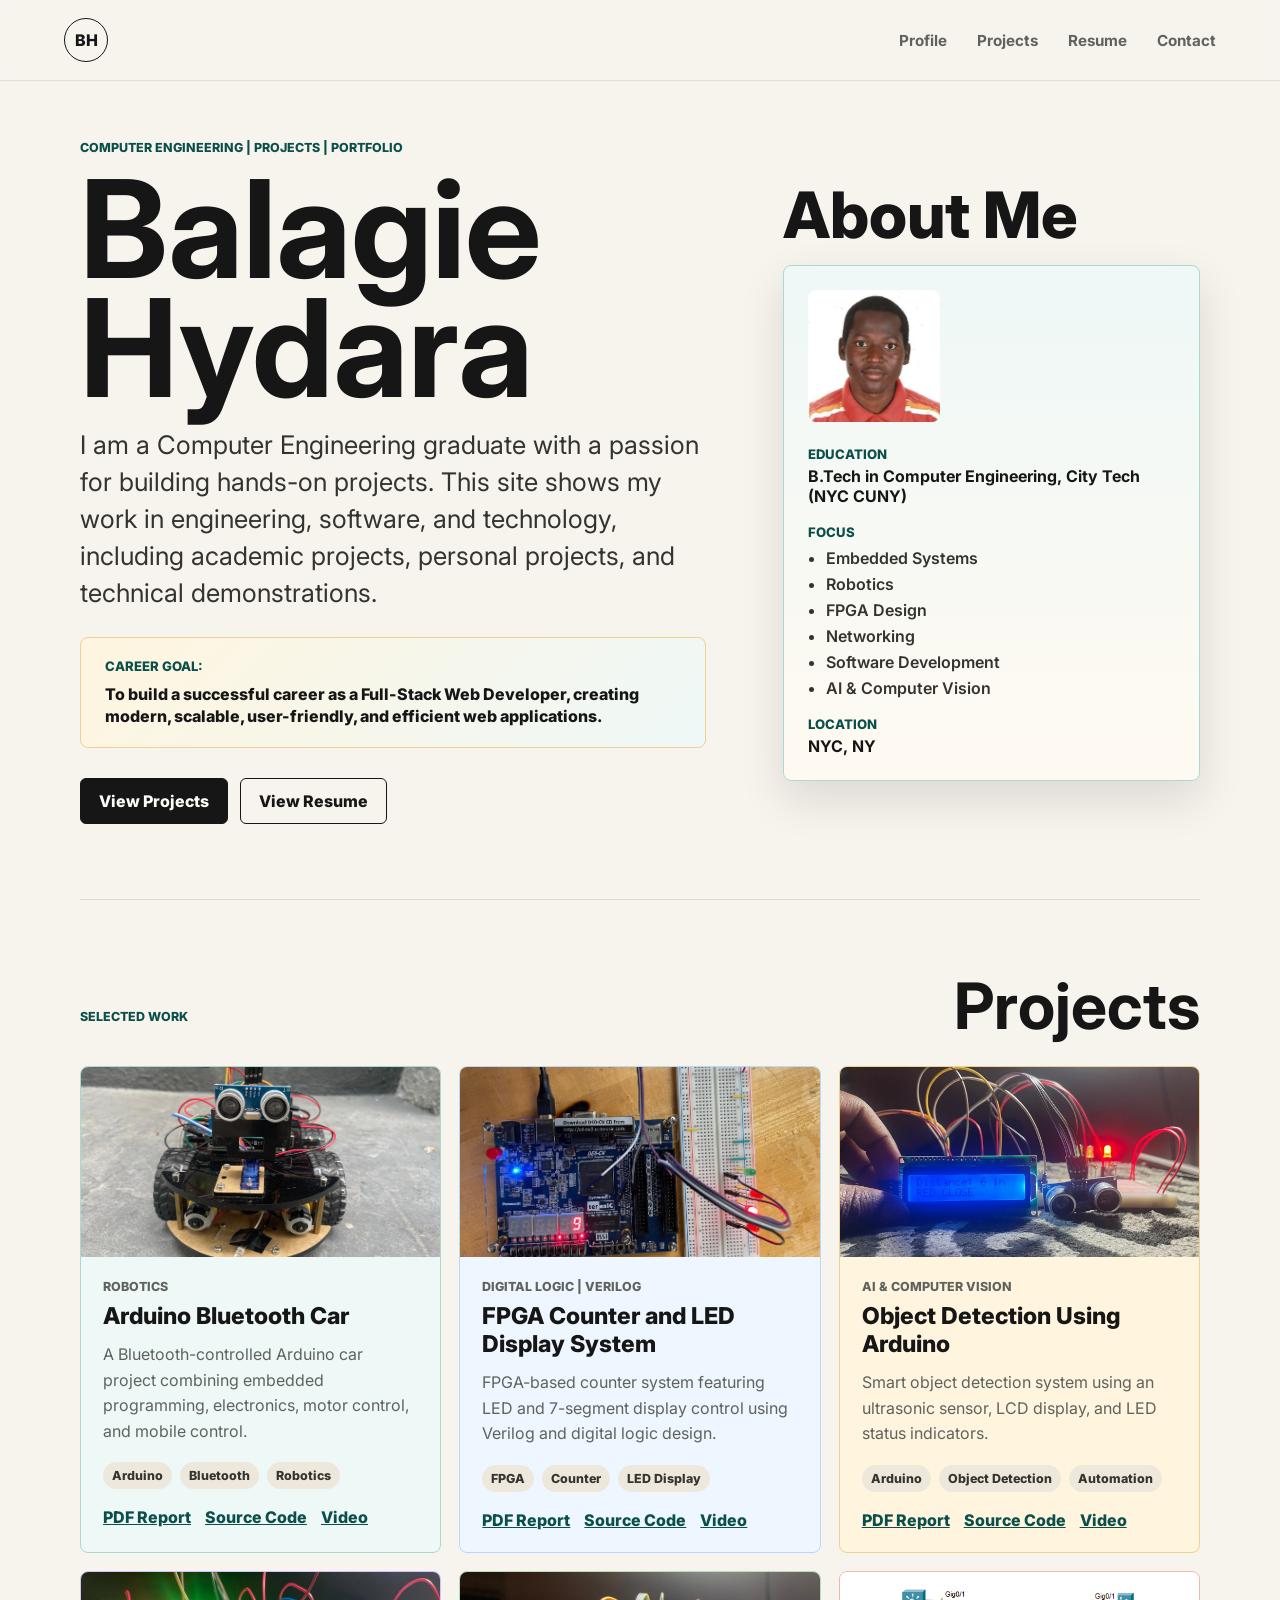
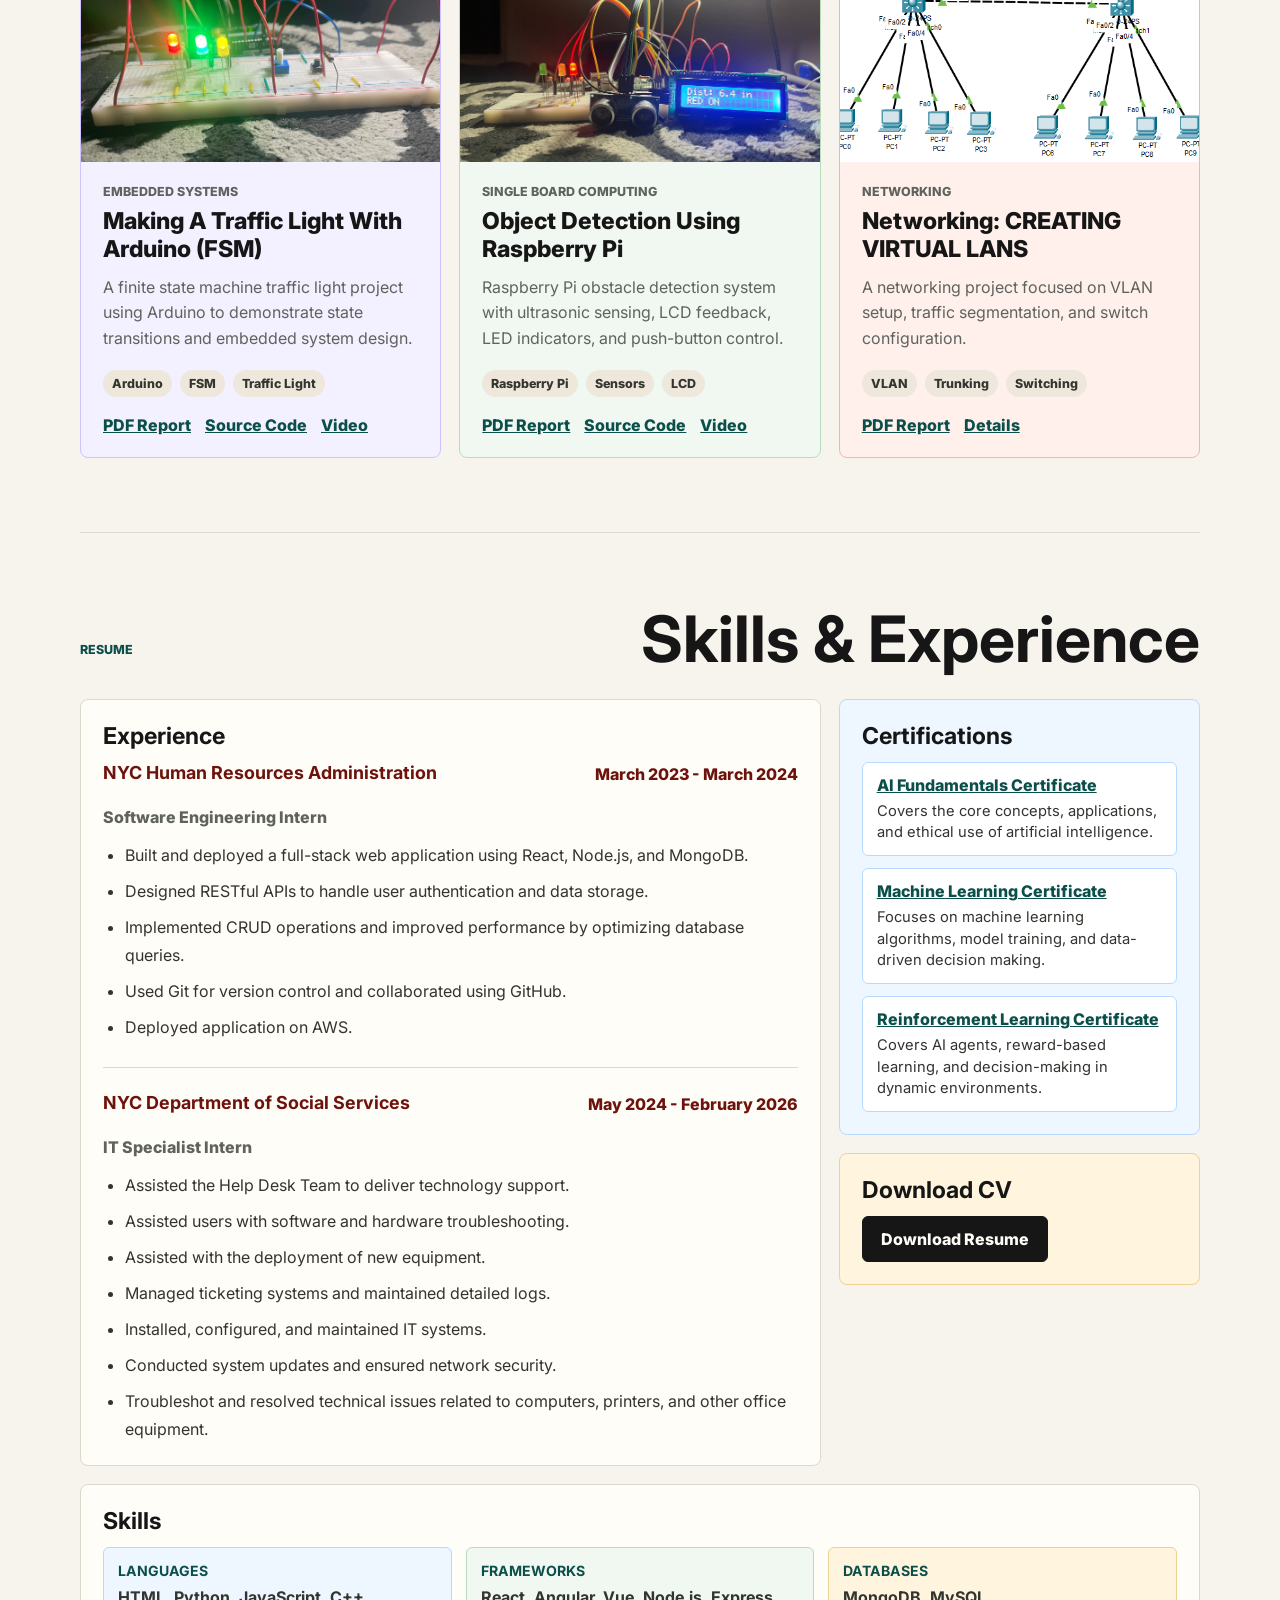
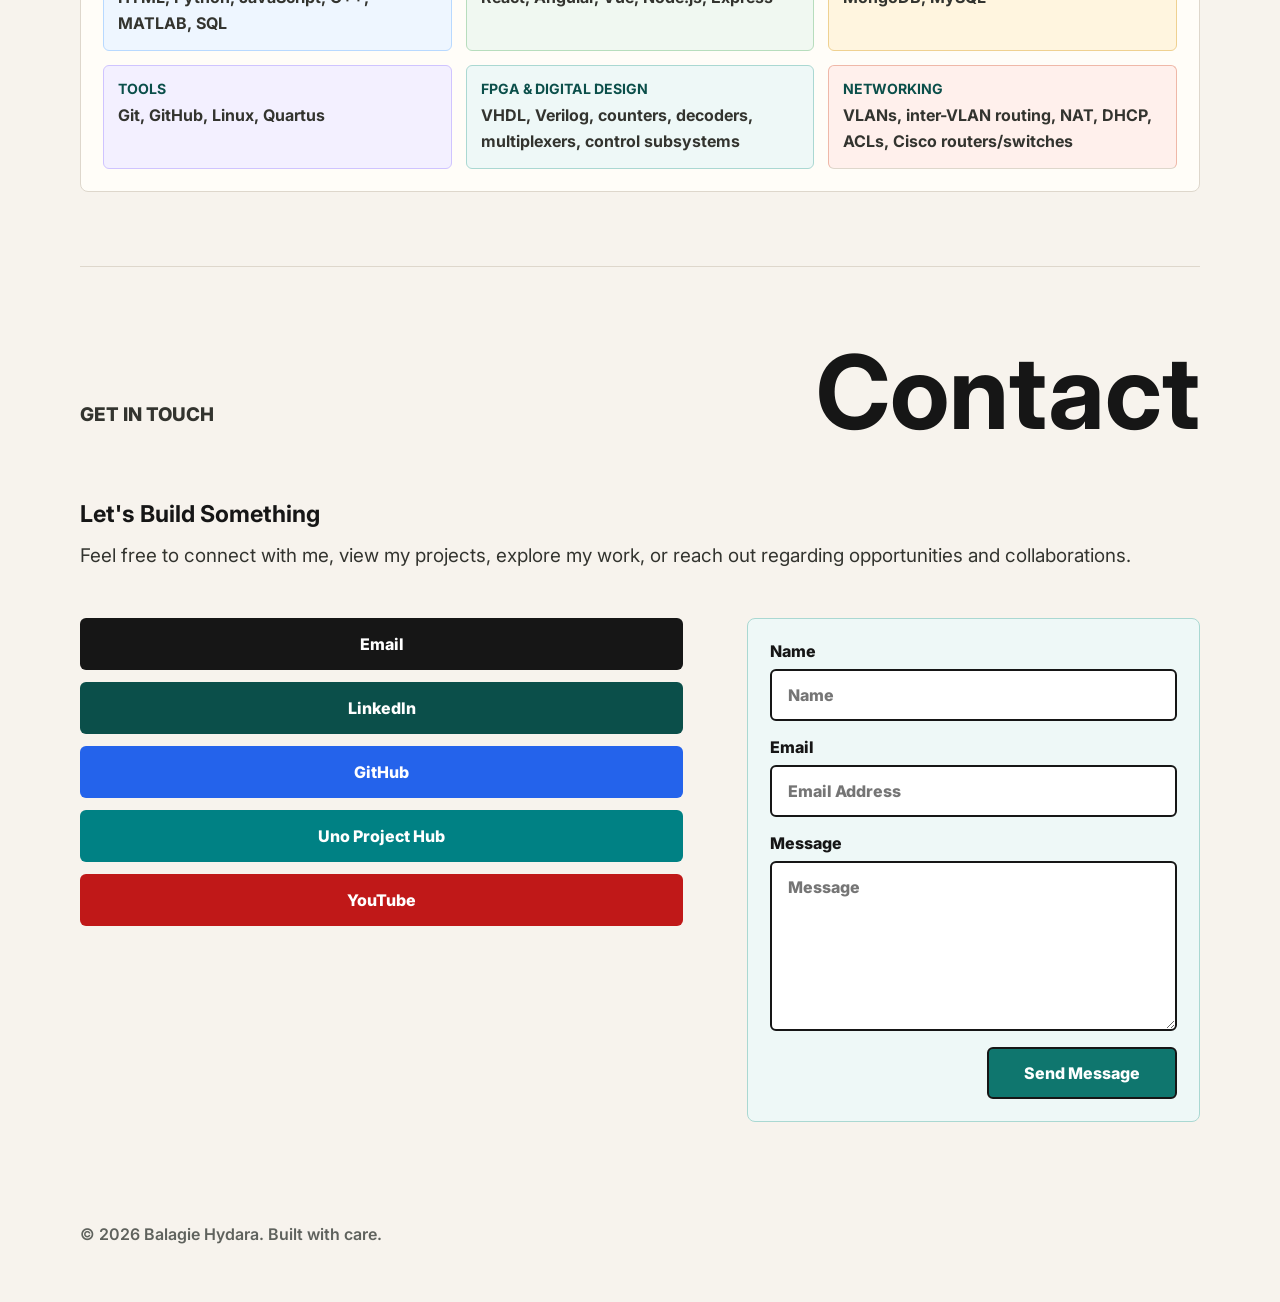
==== commit fdc21d6e: "Organize certification links into separate divs Refactored certificate links into individual items f" ====
--- a/index.html
+++ b/index.html
@@ -282,18 +282,19 @@
             <article>
               <h3>Certifications</h3>
               <div class="certificate-links">
-                <a href="AI Fundamentals certificate.pdf" download>AI Fundamentals Certificate</a>
-                <p>Covers the core concepts, applications, and ethical use of artificial intelligence.</p>
-              </div>
-              <div class="certificate-item">
-                <a href="Machine Learning certificate.pdf" download>Machine Learning Certificate</a>
-                <p>Focuses on machine learning algorithms, model training, and data-driven decision making.</p>
-              <div>
-              <div class="certificate-item">
-                <a href="Reinforcement Learning certificate.pdf" download>Reinforcement Learning Certificate</a>
-                <p>Covers AI agents, reward-based learning, and decision-making in dynamic environments.</p>
-              </div>
-            </div>
+                <div class="certificate-item">
+                  <a href="AI Fundamentals certificate.pdf" download>AI Fundamentals Certificate</a>
+                  <p>Covers the core concepts, applications, and ethical use of artificial intelligence.</p>
+                </div>
+                <div class="certificate-item">
+                  <a href="Machine Learning certificate.pdf" download>Machine Learning Certificate</a>
+                  <p>Focuses on machine learning algorithms, model training, and data-driven decision making.</p>
+                </div>
+                <div class="certificate-item">
+                  <a href="Reinforcement Learning certificate.pdf" download>Reinforcement Learning Certificate</a>
+                  <p>Covers AI agents, reward-based learning, and decision-making in dynamic environments.</p>
+                </div>
+              </div>
             </article>
             <article>
               <h3>Download CV</h3>
--- a/styles.css
+++ b/styles.css
@@ -597,17 +597,27 @@
   gap: 12px;
 }
 
-.certificate-links a {
+.certificate-item {
   padding: 12px 14px;
   background: #ffffff;
   border: 1px solid #b8d9ff;
   border-radius: 6px;
+}
+
+.certificate-item a {
   color: var(--accent-dark);
   font-weight: 800;
 }
 
-.certificate-links a:hover {
+.certificate-item:hover {
   background: #dceeff;
+}
+
+.certificate-item p {
+  margin: 6px 0 0;
+  color: #33342f;
+  font-size: 0.92rem;
+  line-height: 1.45;
 }
 
 .contact {
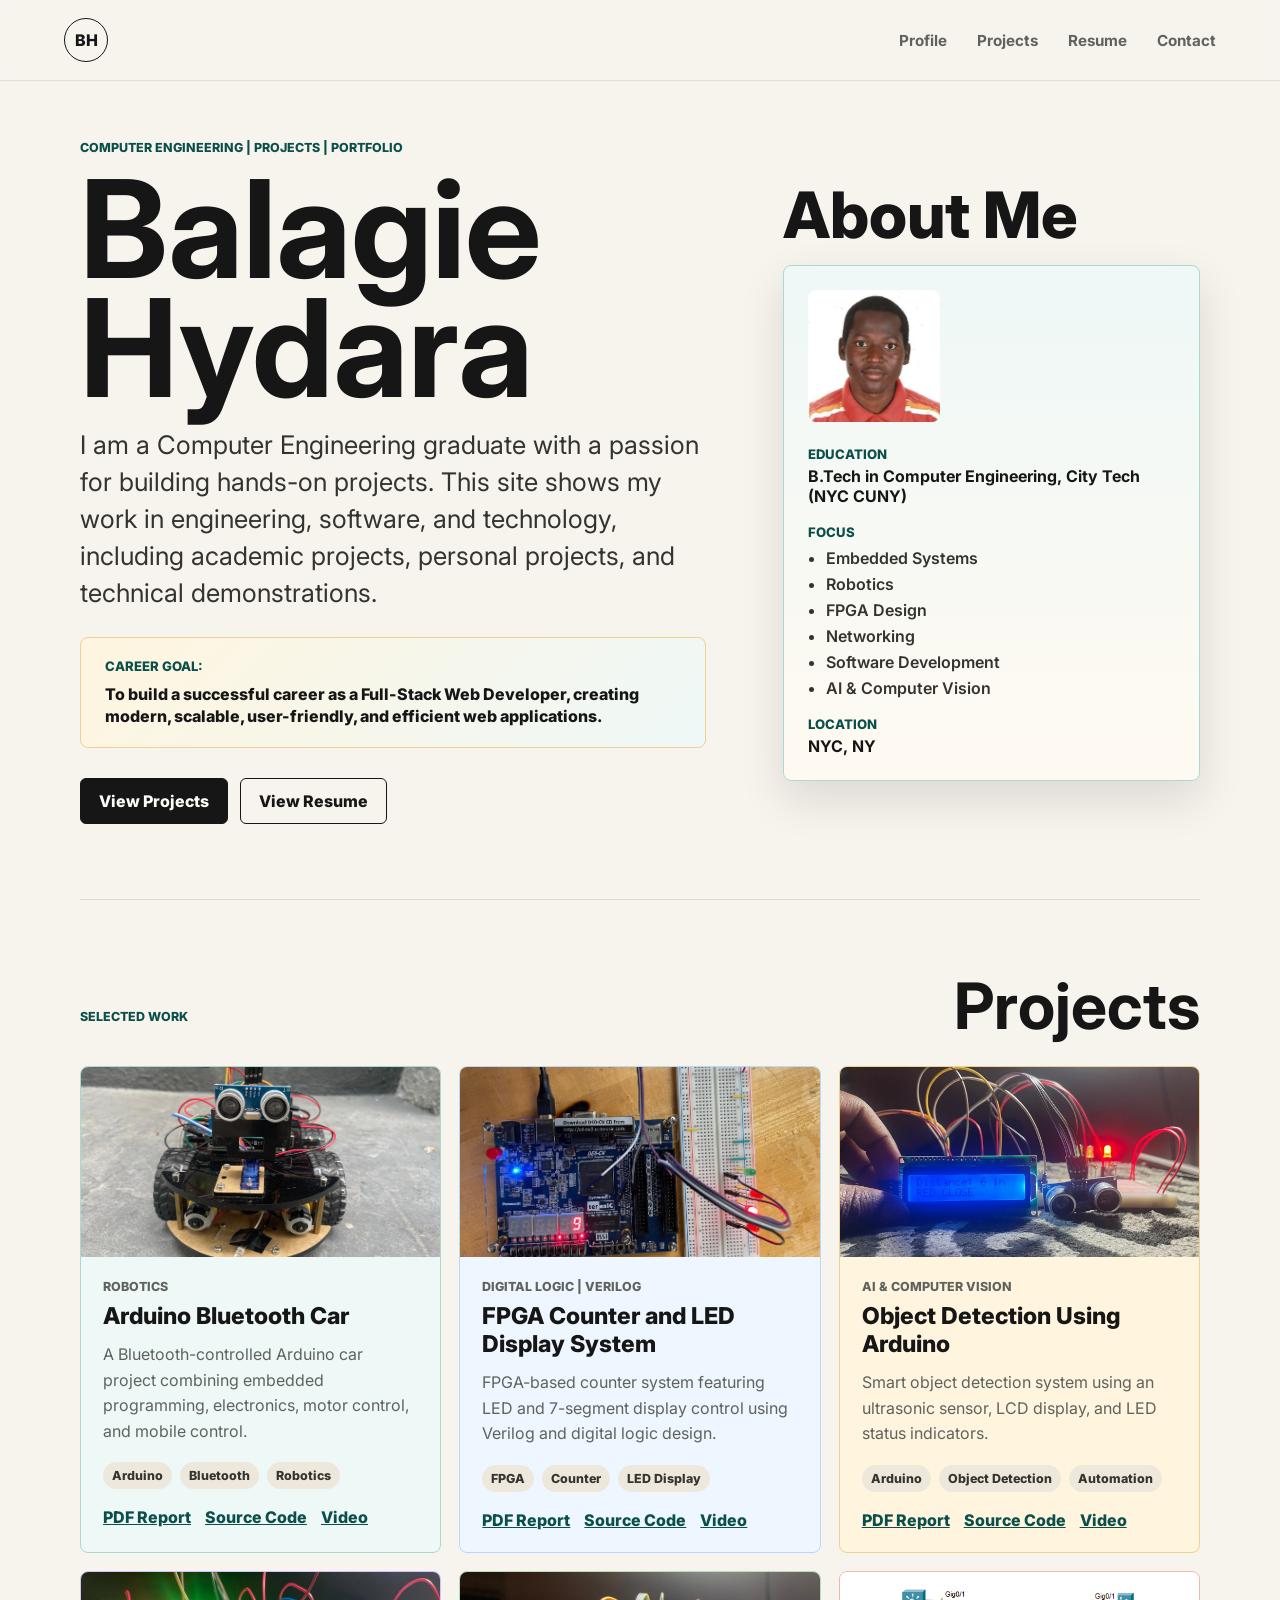
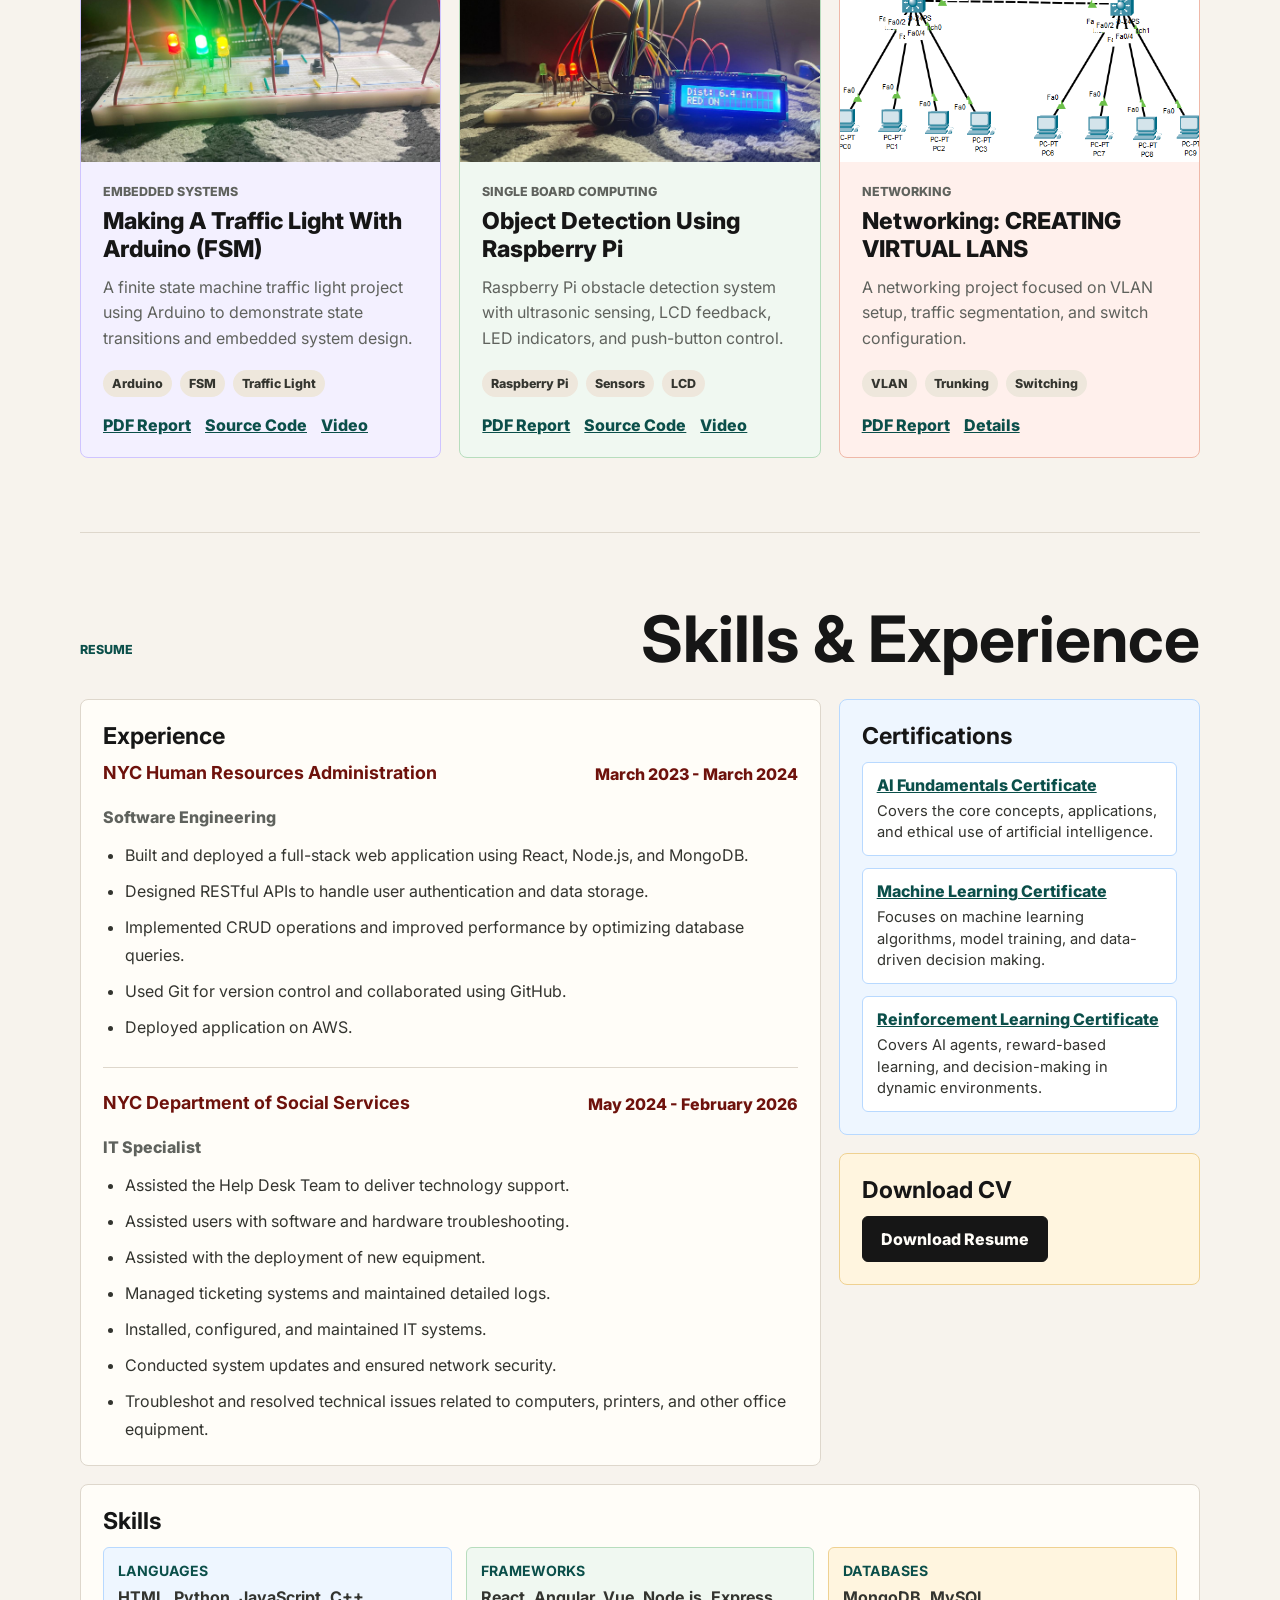
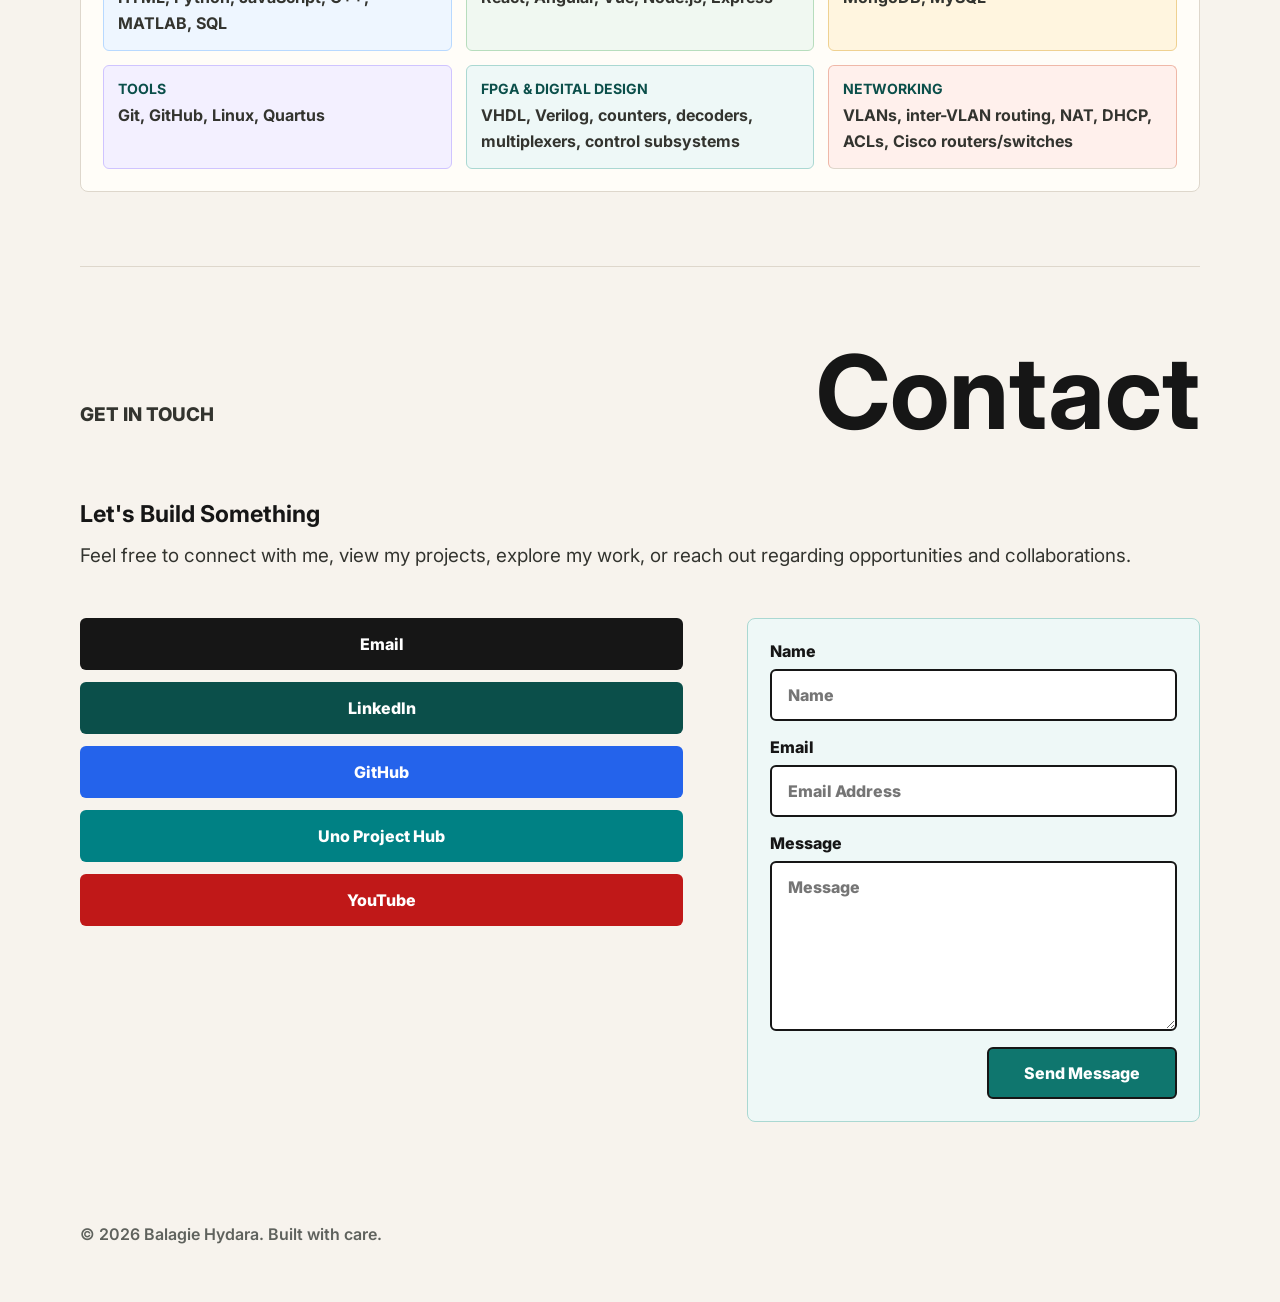
==== commit 2b1343cf: "Update role titles in experience section" ====
--- a/index.html
+++ b/index.html
@@ -252,7 +252,7 @@
                 <h4>NYC Human Resources Administration</h4>
                 <p>March 2023 - March 2024</p>
               </div>
-              <p class="role-title">Software Engineering Intern</p>
+              <p class="role-title">Software Engineering</p>
               <ul>
                 <li>Built and deployed a full-stack web application using React, Node.js, and MongoDB.</li>
                 <li>Designed RESTful APIs to handle user authentication and data storage.</li>
@@ -266,7 +266,7 @@
                 <h4>NYC Department of Social Services</h4>
                 <p>May 2024 - February 2026</p>
               </div>
-              <p class="role-title">IT Specialist Intern</p>
+              <p class="role-title">IT Specialist</p>
               <ul>
                 <li>Assisted the Help Desk Team to deliver technology support.</li>
                 <li>Assisted users with software and hardware troubleshooting.</li>
@@ -362,11 +362,11 @@
           <button type="submit">Send Message</button>
         </form>
         <div class="contact-links">
-          <a href="mailto:bhydara8@gmail.com">Email</a>
-          <a href="https://www.linkedin.com/in/balagie-hydara">LinkedIn</a>
-          <a href="https://github.com/ahydara8">GitHub</a>
-          <a href="https://projecthub.arduino.cc/ahydara8">Uno Project Hub</a>
-          <a href="https://www.youtube.com/@bhydara">YouTube</a>
+          <a href="mailto:bhydara8@gmail.com" target="_blank" rel="noopener noreferrer">Email</a>
+          <a href="https://www.linkedin.com/in/balagie-hydara" target="_blank" rel="noopener noreferrer">LinkedIn</a>
+          <a href="https://github.com/ahydara8" target="_blank" rel="noopener noreferrer">GitHub</a>
+          <a href="https://projecthub.arduino.cc/ahydara8" target="_blank" rel="noopener noreferrer">Uno Project Hub</a>
+          <a href="https://www.youtube.com/@bhydara" target="_blank" rel="noopener noreferrer">YouTube</a>
         </div>
       </section>
     </main>
